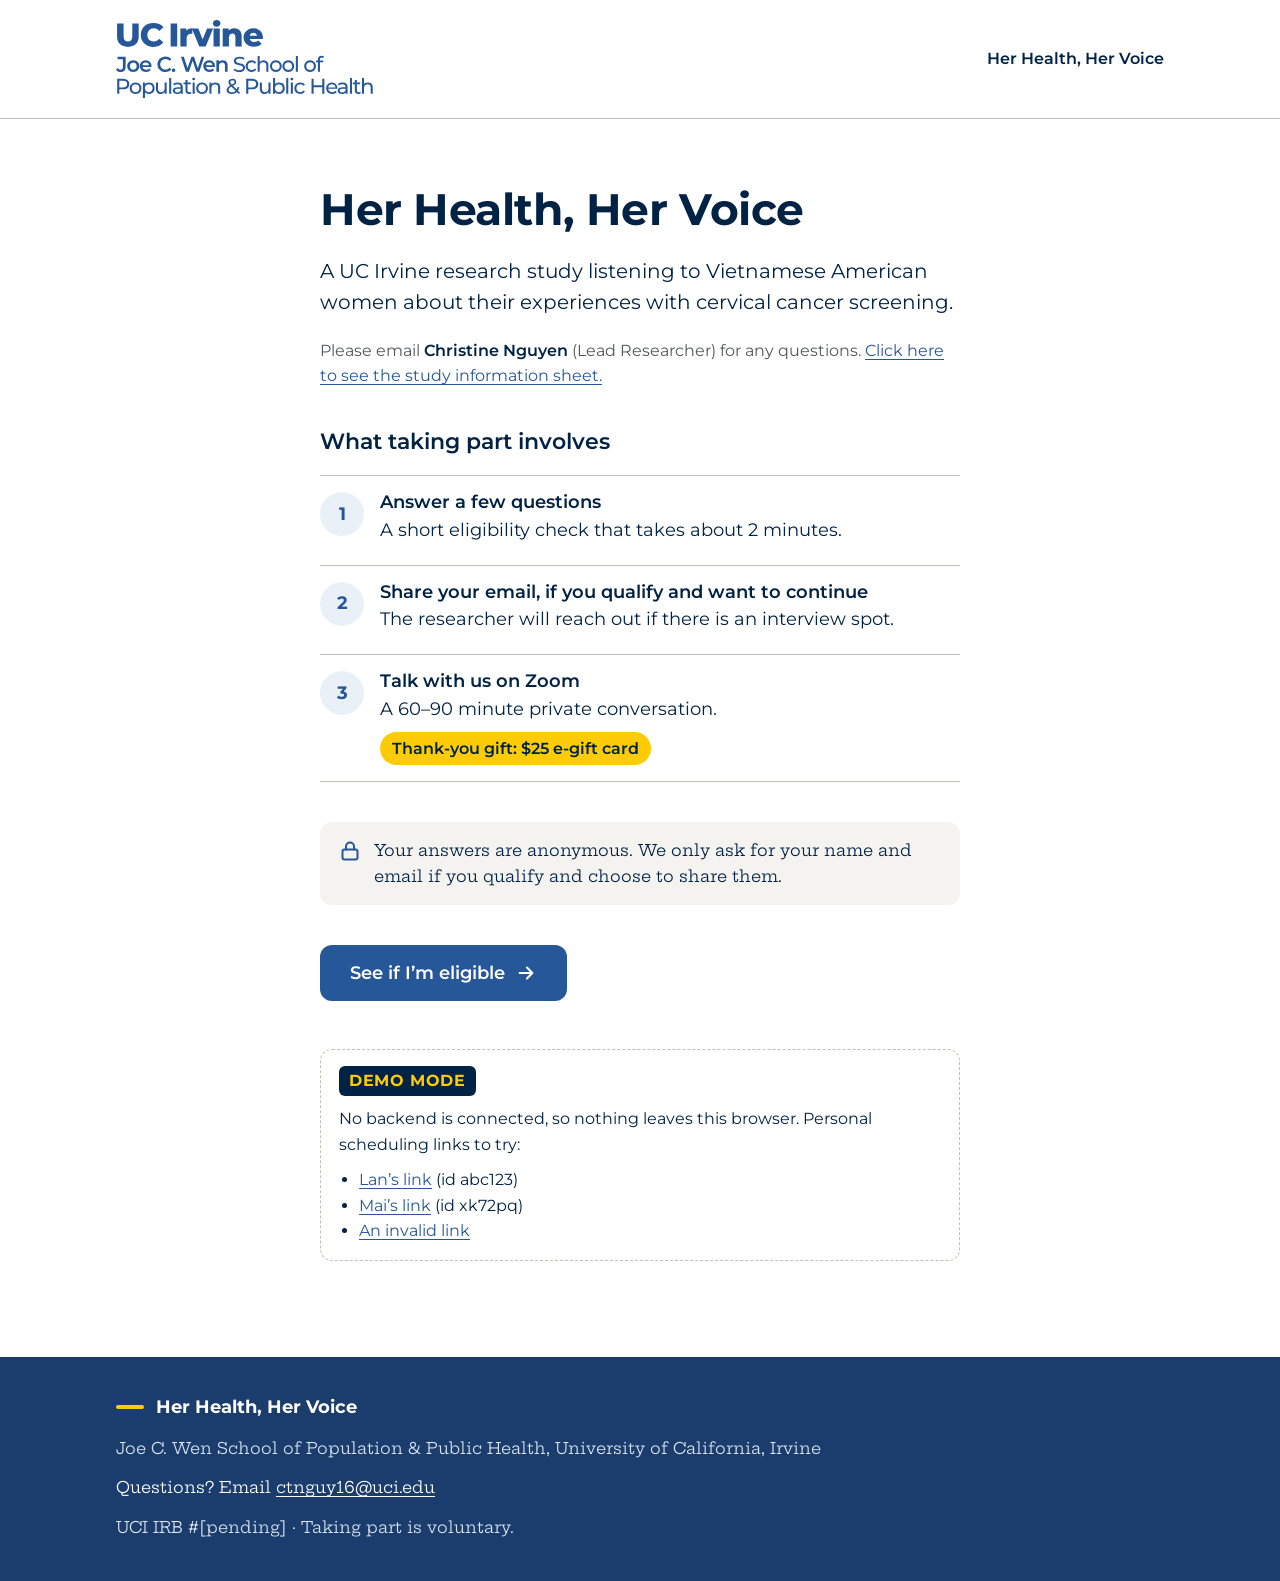
==== index.html @ 85de5879 "Initial site" ====
<!doctype html>
<html lang="en">
<head>
<meta charset="utf-8">
<meta name="viewport" content="width=device-width, initial-scale=1, viewport-fit=cover">
<meta name="claude:viewport-fit-sides" content="cover">
<title>Her Health, Her Voice</title>
<link rel="icon" type="image/svg+xml" href="[data-uri]">
<!-- TODO(go-live): update the description and add a social preview image if you want one. -->
<meta name="description" content="A UC Irvine research study listening to Vietnamese American women about cervical cancer screening. See if you are eligible in about 2 minutes.">
<meta name="robots" content="noindex"><!-- TODO(go-live): remove this line once the IRB approves public recruitment -->
<link rel="preconnect" href="https://fonts.googleapis.com">
<link rel="preconnect" href="https://fonts.gstatic.com" crossorigin>
<link rel="stylesheet" href="https://fonts.googleapis.com/css2?family=Hepta+Slab:ital,wght@0,400;0,600;1,400&family=Montserrat:wght@400;500;600;700&display=swap">
<link rel="stylesheet" href="assets/styles.css">
</head>
<body>
<a class="skip-link" href="#main">Skip to main content</a>

<header class="site-header">
  <div class="wrap">
    <!-- UC Irvine Joe C. Wen School of Population & Public Health logo.
         Built from Montserrat (outlined, so it looks identical without web fonts) using the
         construction rules in the "UC Irvine Public Health" design system. Colour = --uci-blue. -->
    <a class="logo-link" href="./" aria-label="Her Health, Her Voice home page">
      <svg class="site-logo" viewBox="3.18 -10.36 780.01 236.97" xmlns="http://www.w3.org/2000/svg" role="img" aria-labelledby="logo-title"><title id="logo-title">UC Irvine Joe C. Wen School of Population &amp; Public Health</title><path fill="currentColor" d="M39.29 71.38Q23.81 71.38 15.12 62.9Q6.43 54.42 6.43 38.84V0H26.25V38.23Q26.25 47.23 29.77 51.14Q33.29 55.04 39.46 55.04Q45.7 55.04 49.19 51.14Q52.68 47.23 52.68 38.23V0H72.15V38.84Q72.15 54.42 63.46 62.9Q54.77 71.38 39.29 71.38ZM116.97 71.38Q108.69 71.38 101.65 68.73Q94.61 66.08 89.44 61.2Q84.27 56.31 81.4 49.66Q78.53 43.01 78.53 35Q78.53 26.99 81.4 20.34Q84.27 13.69 89.45 8.8Q94.64 3.92 101.68 1.27Q108.72 -1.38 117 -1.38Q126.68 -1.38 134.33 1.98Q141.99 5.35 147.07 11.78L134.49 23.19Q131.14 19.19 127.05 17.07Q122.96 14.96 117.98 14.96Q113.66 14.96 110.1 16.37Q106.54 17.79 103.96 20.45Q101.38 23.1 99.94 26.8Q98.51 30.5 98.51 35Q98.51 39.5 99.94 43.2Q101.38 46.9 103.96 49.55Q106.54 52.21 110.1 53.63Q113.66 55.04 117.98 55.04Q122.96 55.04 127.05 52.93Q131.14 50.81 134.49 46.78L147.07 58.19Q141.99 64.55 134.33 67.97Q126.68 71.38 116.97 71.38ZM169.23 70V0H189.05V70ZM198.75 70V15.77H216.83V31.61L214.08 27.07Q216.52 21.01 221.91 17.95Q227.3 14.89 234.97 14.89V32Q233.72 31.83 232.74 31.75Q231.76 31.67 230.74 31.67Q224.93 31.67 221.34 34.84Q217.75 38.02 217.75 45.14V70ZM256.08 70 233.77 15.77H253.31L271.1 61.13H261.29L279.99 15.77H298.07L275.73 70ZM299.55 70V15.77H318.55V70ZM309.05 9.78Q303.81 9.78 300.62 6.89Q297.43 3.99 297.43 -0.29Q297.43 -4.57 300.62 -7.47Q303.81 -10.36 309.05 -10.36Q314.29 -10.36 317.47 -7.63Q320.66 -4.91 320.66 -0.63Q320.66 3.89 317.49 6.84Q314.32 9.78 309.05 9.78ZM327.35 70V15.77H345.43V31.21L341.91 26.67Q344.95 20.84 350.37 17.87Q355.79 14.89 362.59 14.89Q368.95 14.89 374.02 17.42Q379.09 19.96 382.02 25.28Q384.95 30.6 384.95 39.02V70H365.95V42.11Q365.95 36.3 363.61 33.67Q361.27 31.03 357.11 31.03Q354.07 31.03 351.61 32.35Q349.14 33.66 347.75 36.47Q346.35 39.27 346.35 43.83V70ZM422.51 70.88Q412.91 70.88 405.74 67.24Q398.57 63.6 394.62 57.24Q390.68 50.89 390.68 42.85Q390.68 34.67 394.56 28.35Q398.44 22.03 405.21 18.46Q411.98 14.89 420.47 14.89Q428.48 14.89 435.06 18.17Q441.65 21.44 445.57 27.71Q449.48 33.98 449.48 42.97Q449.48 44.02 449.4 45.31Q449.31 46.61 449.21 47.68H406.28V37.71H439.14L431.91 40.52Q431.94 36.82 430.5 34.12Q429.05 31.42 426.54 29.91Q424.03 28.4 420.61 28.4Q417.19 28.4 414.62 29.91Q412.06 31.42 410.67 34.14Q409.27 36.86 409.27 40.61V43.52Q409.27 47.48 410.95 50.4Q412.63 53.32 415.73 54.85Q418.82 56.38 423.08 56.38Q427.13 56.38 429.98 55.22Q432.84 54.07 435.57 51.73L445.57 62.14Q441.69 66.41 435.98 68.64Q430.27 70.88 422.51 70.88ZM17.17 147.64Q12.86 147.64 9.19 145.95Q5.53 144.26 3.18 141.05L7.98 135.32Q9.86 137.87 12.09 139.18Q14.33 140.49 17 140.49Q24.1 140.49 24.1 132.11V108.6H7.89V101.5H32.51V131.66Q32.51 139.72 28.6 143.68Q24.7 147.64 17.17 147.64ZM55.64 147.42Q50.3 147.42 46.12 145.14Q41.94 142.85 39.53 138.82Q37.12 134.79 37.12 129.63Q37.12 124.42 39.54 120.42Q41.96 116.43 46.12 114.15Q50.27 111.87 55.64 111.87Q61.01 111.87 65.2 114.15Q69.39 116.42 71.77 120.41Q74.16 124.4 74.16 129.63Q74.16 134.81 71.78 138.83Q69.4 142.85 65.19 145.14Q60.98 147.42 55.64 147.42ZM55.64 140.51Q58.62 140.51 60.94 139.19Q63.26 137.88 64.61 135.41Q65.95 132.94 65.95 129.64Q65.95 126.28 64.61 123.85Q63.26 121.42 60.94 120.1Q58.62 118.78 55.67 118.78Q52.71 118.78 50.39 120.1Q48.08 121.42 46.7 123.85Q45.33 126.28 45.33 129.64Q45.33 132.94 46.7 135.41Q48.08 137.88 50.39 139.19Q52.71 140.51 55.64 140.51ZM94.66 147.42Q88.9 147.42 84.57 145.13Q80.23 142.84 77.85 138.82Q75.47 134.79 75.47 129.64Q75.47 124.47 77.79 120.46Q80.11 116.44 84.19 114.15Q88.26 111.87 93.41 111.87Q98.51 111.87 102.48 114.09Q106.45 116.31 108.72 120.35Q111 124.39 111 129.87Q111 130.37 110.96 131.03Q110.92 131.69 110.86 132.24H81.97V126.85H106.57L103.36 128.57Q103.42 125.58 102.13 123.3Q100.85 121.02 98.62 119.72Q96.38 118.43 93.43 118.43Q90.48 118.43 88.21 119.72Q85.95 121.02 84.69 123.33Q83.44 125.64 83.44 128.74V130.04Q83.44 133.17 84.86 135.55Q86.28 137.94 88.87 139.27Q91.47 140.59 94.89 140.59Q97.82 140.59 100.14 139.65Q102.47 138.72 104.28 136.8L108.67 141.82Q106.3 144.56 102.75 145.99Q99.2 147.42 94.66 147.42ZM153.38 147.64Q148.14 147.64 143.7 145.92Q139.25 144.2 135.98 141.04Q132.7 137.89 130.88 133.62Q129.05 129.35 129.05 124.25Q129.05 119.15 130.88 114.88Q132.7 110.61 136 107.46Q139.3 104.3 143.75 102.58Q148.2 100.86 153.44 100.86Q159 100.86 163.63 102.77Q168.26 104.69 171.41 108.43L165.97 113.62Q163.5 110.92 160.44 109.58Q157.38 108.23 153.82 108.23Q150.28 108.23 147.31 109.41Q144.34 110.59 142.15 112.73Q139.96 114.88 138.76 117.81Q137.56 120.74 137.56 124.25Q137.56 127.76 138.76 130.69Q139.96 133.62 142.15 135.77Q144.34 137.91 147.31 139.09Q150.28 140.27 153.82 140.27Q157.38 140.27 160.44 138.92Q163.5 137.58 165.97 134.82L171.41 140.02Q168.26 143.75 163.63 145.7Q159 147.64 153.38 147.64ZM178.07 147.42Q175.85 147.42 174.28 145.9Q172.72 144.38 172.72 142.03Q172.72 139.62 174.28 138.14Q175.85 136.65 178.07 136.65Q180.24 136.65 181.8 138.14Q183.37 139.62 183.37 142.03Q183.37 144.38 181.8 145.9Q180.24 147.42 178.07 147.42ZM215.57 147 200.5 101.5H209.22L222.68 142.63H218.32L232.32 101.5H240.15L253.71 142.63H249.5L263.25 101.5H271.3L256.24 147H247.26L234.83 109.88H237.21L224.6 147ZM287.56 147.42Q281.8 147.42 277.46 145.13Q273.13 142.84 270.75 138.82Q268.37 134.79 268.37 129.64Q268.37 124.47 270.69 120.46Q273.01 116.44 277.08 114.15Q281.15 111.87 286.31 111.87Q291.4 111.87 295.37 114.09Q299.35 116.31 301.62 120.35Q303.89 124.39 303.89 129.87Q303.89 130.37 303.86 131.03Q303.82 131.69 303.75 132.24H274.86V126.85H299.46L296.26 128.57Q296.31 125.58 295.03 123.3Q293.74 121.02 291.51 119.72Q289.28 118.43 286.32 118.43Q283.37 118.43 281.11 119.72Q278.84 121.02 277.59 123.33Q276.34 125.64 276.34 128.74V130.04Q276.34 133.17 277.75 135.55Q279.17 137.94 281.77 139.27Q284.36 140.59 287.79 140.59Q290.71 140.59 293.04 139.65Q295.37 138.72 297.18 136.8L301.57 141.82Q299.19 144.56 295.65 145.99Q292.1 147.42 287.56 147.42ZM308.12 147V112.29H315.87V121.68L314.49 118.8Q316.29 115.45 319.78 113.66Q323.26 111.87 327.79 111.87Q332 111.87 335.25 113.5Q338.51 115.13 340.4 118.5Q342.29 121.87 342.29 127.12V147H334.17V128.18Q334.17 123.56 332.01 121.29Q329.84 119.01 325.91 119.01Q323.05 119.01 320.85 120.18Q318.65 121.34 317.45 123.64Q316.25 125.93 316.25 129.45V147ZM377.73 147.52Q372.51 147.52 367.77 145.92Q363.03 144.32 360.31 141.8L362.7 136.73Q365.29 138.99 369.32 140.5Q373.36 142.01 377.72 142.01Q381.67 142.01 384.14 141.08Q386.6 140.16 387.77 138.56Q388.95 136.97 388.95 135Q388.95 132.62 387.44 131.19Q385.94 129.76 383.5 128.89Q381.06 128.03 378.12 127.37Q375.17 126.7 372.22 125.84Q369.27 124.98 366.84 123.6Q364.4 122.22 362.9 119.93Q361.39 117.64 361.39 114.01Q361.39 110.47 363.26 107.51Q365.13 104.56 369 102.77Q372.86 100.98 378.85 100.98Q382.82 100.98 386.72 102.03Q390.62 103.09 393.48 105.03L391.33 110.18Q388.38 108.28 385.12 107.38Q381.86 106.49 378.81 106.49Q375 106.49 372.54 107.48Q370.07 108.46 368.94 110.09Q367.8 111.71 367.8 113.74Q367.8 116.12 369.3 117.56Q370.81 118.99 373.24 119.83Q375.68 120.66 378.63 121.36Q381.58 122.05 384.52 122.89Q387.47 123.73 389.9 125.08Q392.34 126.43 393.85 128.71Q395.35 130.99 395.35 134.56Q395.35 138.04 393.45 141Q391.55 143.96 387.64 145.74Q383.73 147.52 377.73 147.52ZM415.33 147.36Q410.09 147.36 405.97 145.1Q401.85 142.84 399.51 138.87Q397.17 134.9 397.17 129.78Q397.17 124.61 399.51 120.67Q401.85 116.72 405.97 114.47Q410.09 112.21 415.33 112.21Q420.01 112.21 423.69 114.07Q427.36 115.93 429.39 119.59L424.64 122.6Q422.97 120.1 420.54 118.89Q418.1 117.67 415.27 117.67Q411.91 117.67 409.23 119.16Q406.55 120.65 405.01 123.37Q403.47 126.09 403.47 129.78Q403.47 133.47 405.01 136.19Q406.55 138.91 409.23 140.4Q411.91 141.9 415.27 141.9Q418.1 141.9 420.54 140.71Q422.97 139.52 424.64 136.97L429.39 139.98Q427.36 143.59 423.69 145.47Q420.01 147.36 415.33 147.36ZM433.48 147V98.77H439.72V121.85L438.44 119.41Q440.15 115.97 443.65 114.09Q447.16 112.21 451.85 112.21Q456.06 112.21 459.27 113.83Q462.48 115.45 464.33 118.76Q466.18 122.08 466.18 127.17V147H459.94V127.89Q459.94 122.86 457.5 120.32Q455.05 117.78 450.59 117.78Q447.33 117.78 444.86 119.1Q442.38 120.43 441.05 122.96Q439.72 125.49 439.72 129.23V147ZM488.88 147.36Q483.73 147.36 479.69 145.1Q475.65 142.84 473.31 138.85Q470.97 134.86 470.97 129.77Q470.97 124.61 473.32 120.67Q475.67 116.73 479.69 114.47Q483.7 112.21 488.88 112.21Q494.05 112.21 498.11 114.47Q502.16 116.72 504.47 120.66Q506.79 124.59 506.79 129.77Q506.79 134.89 504.48 138.86Q502.18 142.84 498.1 145.1Q494.03 147.36 488.88 147.36ZM488.88 141.9Q492.24 141.9 494.85 140.4Q497.47 138.91 498.98 136.16Q500.49 133.41 500.49 129.77Q500.49 126.09 498.98 123.37Q497.47 120.65 494.85 119.16Q492.24 117.67 488.91 117.67Q485.58 117.67 482.96 119.16Q480.35 120.65 478.81 123.37Q477.27 126.09 477.27 129.77Q477.27 133.41 478.81 136.16Q480.35 138.91 482.96 140.4Q485.57 141.9 488.88 141.9ZM526.58 147.36Q521.43 147.36 517.39 145.1Q513.35 142.84 511.01 138.85Q508.67 134.86 508.67 129.77Q508.67 124.61 511.02 120.67Q513.37 116.73 517.39 114.47Q521.4 112.21 526.58 112.21Q531.75 112.21 535.81 114.47Q539.86 116.72 542.17 120.66Q544.49 124.59 544.49 129.77Q544.49 134.89 542.18 138.86Q539.88 142.84 535.8 145.1Q531.73 147.36 526.58 147.36ZM526.58 141.9Q529.94 141.9 532.55 140.4Q535.17 138.91 536.68 136.16Q538.19 133.41 538.19 129.77Q538.19 126.09 536.68 123.37Q535.17 120.65 532.55 119.16Q529.94 117.67 526.61 117.67Q523.28 117.67 520.66 119.16Q518.05 120.65 516.51 123.37Q514.97 126.09 514.97 129.77Q514.97 133.41 516.51 136.16Q518.05 138.91 520.66 140.4Q523.27 141.9 526.58 141.9ZM549.57 147V98.77H555.81V147ZM592.75 147.36Q587.6 147.36 583.56 145.1Q579.52 142.84 577.18 138.85Q574.84 134.86 574.84 129.77Q574.84 124.61 577.19 120.67Q579.54 116.73 583.56 114.47Q587.57 112.21 592.75 112.21Q597.92 112.21 601.98 114.47Q606.03 116.72 608.34 120.66Q610.66 124.59 610.66 129.77Q610.66 134.89 608.35 138.86Q606.05 142.84 601.97 145.1Q597.9 147.36 592.75 147.36ZM592.75 141.9Q596.11 141.9 598.72 140.4Q601.34 138.91 602.85 136.16Q604.36 133.41 604.36 129.77Q604.36 126.09 602.85 123.37Q601.34 120.65 598.72 119.16Q596.11 117.67 592.78 117.67Q589.45 117.67 586.84 119.16Q584.22 120.65 582.68 123.37Q581.14 126.09 581.14 129.77Q581.14 133.41 582.68 136.16Q584.22 138.91 586.83 140.4Q589.44 141.9 592.75 141.9ZM616.64 147V109.46Q616.64 104.44 619.58 101.43Q622.51 98.41 628.01 98.41Q630.05 98.41 631.89 98.89Q633.73 99.36 635.01 100.38L633.11 105.13Q632.18 104.36 630.94 103.95Q629.7 103.54 628.35 103.54Q625.57 103.54 624.14 105.07Q622.72 106.6 622.72 109.57V114.19L622.88 117.05V147ZM610.75 117.7V112.57H632.78V117.7ZM6.83 214V168.5H24.6Q30.52 168.5 34.76 170.4Q39.01 172.29 41.29 175.86Q43.57 179.42 43.57 184.38Q43.57 189.28 41.29 192.85Q39.01 196.42 34.76 198.31Q30.52 200.21 24.6 200.21H10.4L13.29 197.16V214ZM13.29 197.79 10.4 194.59H24.4Q30.64 194.59 33.85 191.91Q37.06 189.24 37.06 184.38Q37.06 179.46 33.85 176.8Q30.64 174.13 24.4 174.13H10.4L13.29 170.92ZM62.55 214.36Q57.4 214.36 53.36 212.1Q49.32 209.84 46.98 205.85Q44.65 201.86 44.65 196.77Q44.65 191.61 46.99 187.67Q49.34 183.73 53.36 181.47Q57.38 179.21 62.55 179.21Q67.73 179.21 71.78 181.47Q75.84 183.72 78.15 187.66Q80.46 191.59 80.46 196.77Q80.46 201.89 78.16 205.86Q75.85 209.84 71.78 212.1Q67.7 214.36 62.55 214.36ZM62.55 208.9Q65.91 208.9 68.53 207.4Q71.14 205.91 72.65 203.16Q74.16 200.41 74.16 196.77Q74.16 193.09 72.65 190.37Q71.14 187.65 68.53 186.16Q65.91 184.67 62.58 184.67Q59.25 184.67 56.64 186.16Q54.03 187.65 52.49 190.37Q50.94 193.09 50.94 196.77Q50.94 200.41 52.49 203.16Q54.03 205.91 56.64 207.4Q59.24 208.9 62.55 208.9ZM103.13 214.36Q98.84 214.36 95.29 212.4Q91.73 210.44 89.62 206.53Q87.5 202.61 87.5 196.79Q87.5 190.91 89.56 187.02Q91.62 183.13 95.18 181.17Q98.73 179.21 103.13 179.21Q108.18 179.21 112.11 181.42Q116.03 183.62 118.29 187.57Q120.54 191.51 120.54 196.79Q120.54 202.06 118.29 206Q116.03 209.95 112.11 212.15Q108.18 214.36 103.13 214.36ZM84.89 226.61V179.57H90.86V188.85L90.48 196.86L91.13 204.86V226.61ZM102.64 208.9Q105.94 208.9 108.55 207.41Q111.17 205.92 112.71 203.17Q114.25 200.42 114.25 196.79Q114.25 193.1 112.71 190.38Q111.17 187.66 108.55 186.17Q105.94 184.67 102.64 184.67Q99.33 184.67 96.72 186.17Q94.1 187.66 92.56 190.38Q91.02 193.1 91.02 196.79Q91.02 200.42 92.56 203.17Q94.1 205.92 96.72 207.41Q99.33 208.9 102.64 208.9ZM139.49 214.36Q135.03 214.36 131.7 212.74Q128.36 211.12 126.51 207.78Q124.66 204.44 124.66 199.4V179.57H130.9V198.68Q130.9 203.72 133.33 206.25Q135.76 208.79 140.19 208.79Q143.43 208.79 145.82 207.47Q148.22 206.15 149.54 203.58Q150.87 201.02 150.87 197.34V179.57H157.11V214H151.14V204.73L152.15 207.18Q150.44 210.6 147.07 212.48Q143.7 214.36 139.49 214.36ZM164.78 214V165.77H171.02V214ZM200.03 214V206.72L199.75 205.34V192.91Q199.75 188.96 197.44 186.79Q195.12 184.62 190.52 184.62Q187.41 184.62 184.51 185.62Q181.61 186.61 179.56 188.31L176.95 183.67Q179.63 181.5 183.38 180.36Q187.13 179.21 191.22 179.21Q198.28 179.21 202.14 182.67Q205.99 186.13 205.99 193.23V214ZM188.76 214.36Q184.88 214.36 182 213.08Q179.11 211.8 177.55 209.49Q175.99 207.18 175.99 204.22Q175.99 201.43 177.32 199.16Q178.65 196.9 181.69 195.52Q184.72 194.14 189.81 194.14H200.74V198.67H190.08Q185.46 198.67 183.81 200.22Q182.17 201.76 182.17 203.99Q182.17 206.55 184.2 208.06Q186.23 209.56 189.8 209.56Q193.31 209.56 195.94 208Q198.57 206.44 199.75 203.45L200.95 207.75Q199.7 210.85 196.59 212.6Q193.48 214.36 188.76 214.36ZM225.16 214.36Q219.93 214.36 217.09 211.59Q214.24 208.82 214.24 203.58V172.01H220.48V203.36Q220.48 206.12 221.88 207.62Q223.27 209.12 225.89 209.12Q228.77 209.12 230.71 207.53L232.66 212.01Q231.27 213.19 229.26 213.77Q227.26 214.36 225.16 214.36ZM208.34 184.7V179.57H230.37V184.7ZM236.02 214V179.57H242.26V214ZM239.14 172.91Q237.34 172.91 236.13 171.73Q234.92 170.55 234.92 168.86Q234.92 167.16 236.13 165.98Q237.34 164.81 239.14 164.81Q240.95 164.81 242.15 165.93Q243.35 167.05 243.35 168.75Q243.35 170.5 242.18 171.71Q241.01 172.91 239.14 172.91ZM264.64 214.36Q259.49 214.36 255.45 212.1Q251.41 209.84 249.07 205.85Q246.73 201.86 246.73 196.77Q246.73 191.61 249.08 187.67Q251.43 183.73 255.45 181.47Q259.46 179.21 264.64 179.21Q269.81 179.21 273.87 181.47Q277.92 183.72 280.23 187.66Q282.55 191.59 282.55 196.77Q282.55 201.89 280.24 205.86Q277.94 209.84 273.86 212.1Q269.79 214.36 264.64 214.36ZM264.64 208.9Q268 208.9 270.61 207.4Q273.23 205.91 274.74 203.16Q276.25 200.41 276.25 196.77Q276.25 193.09 274.74 190.37Q273.23 187.65 270.61 186.16Q268 184.67 264.67 184.67Q261.34 184.67 258.73 186.16Q256.11 187.65 254.57 190.37Q253.03 193.09 253.03 196.77Q253.03 200.41 254.57 203.16Q256.11 205.91 258.72 207.4Q261.33 208.9 264.64 208.9ZM286.98 214V179.57H292.94V188.85L291.94 186.41Q293.65 182.97 297.15 181.09Q300.66 179.21 305.35 179.21Q309.56 179.21 312.77 180.83Q315.98 182.45 317.83 185.76Q319.68 189.08 319.68 194.18V214H313.44V194.89Q313.44 189.86 311 187.32Q308.55 184.78 304.09 184.78Q300.83 184.78 298.36 186.1Q295.88 187.43 294.55 189.96Q293.22 192.49 293.22 196.23V214ZM376.4 214.7 350.87 189.32Q348.6 187.06 347.27 185.24Q345.95 183.43 345.39 181.76Q344.82 180.09 344.82 178.29Q344.82 175.24 346.33 172.93Q347.83 170.62 350.62 169.36Q353.4 168.09 357.11 168.09Q360.56 168.09 363.08 169.23Q365.59 170.36 367 172.49Q368.41 174.61 368.41 177.58Q368.41 180.19 367.15 182.41Q365.88 184.63 363.07 186.7Q360.26 188.78 355.55 191.18Q351.65 193.2 349.43 194.92Q347.21 196.63 346.28 198.33Q345.35 200.02 345.35 202.04Q345.35 204.2 346.62 205.85Q347.88 207.49 350.17 208.4Q352.46 209.3 355.52 209.3Q359.9 209.3 363.39 207.43Q366.88 205.57 369.27 201.79Q371.66 198.02 372.72 192.41L377.78 194.04Q376.49 200.58 373.33 205.15Q370.17 209.73 365.55 212.13Q360.93 214.52 355.13 214.52Q350.54 214.52 346.95 213.02Q343.35 211.51 341.28 208.85Q339.22 206.19 339.22 202.7Q339.22 199.61 340.58 197.09Q341.94 194.57 344.94 192.2Q347.94 189.82 352.78 187.3Q356.76 185.2 359.01 183.64Q361.26 182.09 362.19 180.69Q363.12 179.29 363.12 177.69Q363.12 175.45 361.56 174.06Q360.01 172.67 357.11 172.67Q354.01 172.67 352.29 174.2Q350.57 175.73 350.57 178.18Q350.57 179.41 351 180.54Q351.42 181.66 352.58 183.09Q353.73 184.51 355.83 186.65L379.9 210.57ZM398.7 214V168.5H416.46Q422.38 168.5 426.63 170.4Q430.87 172.29 433.15 175.86Q435.44 179.42 435.44 184.38Q435.44 189.28 433.15 192.85Q430.87 196.42 426.63 198.31Q422.38 200.21 416.46 200.21H402.27L405.16 197.16V214ZM405.16 197.79 402.27 194.59H416.26Q422.5 194.59 425.71 191.91Q428.92 189.24 428.92 184.38Q428.92 179.46 425.71 176.8Q422.5 174.13 416.26 174.13H402.27L405.16 170.92ZM455 214.36Q450.54 214.36 447.21 212.74Q443.87 211.12 442.02 207.78Q440.17 204.44 440.17 199.4V179.57H446.41V198.68Q446.41 203.72 448.84 206.25Q451.27 208.79 455.7 208.79Q458.94 208.79 461.33 207.47Q463.73 206.15 465.05 203.58Q466.38 201.02 466.38 197.34V179.57H472.62V214H466.65V204.73L467.66 207.18Q465.95 210.6 462.58 212.48Q459.21 214.36 455 214.36ZM498.52 214.36Q494.13 214.36 490.57 212.4Q487.01 210.44 484.96 206.52Q482.9 202.6 482.9 196.78Q482.9 190.9 485.01 187.01Q487.12 183.13 490.68 181.17Q494.24 179.21 498.52 179.21Q503.58 179.21 507.5 181.42Q511.43 183.62 513.68 187.56Q515.94 191.5 515.94 196.78Q515.94 202.05 513.68 206Q511.43 209.95 507.5 212.15Q503.58 214.36 498.52 214.36ZM480.29 214V165.77H486.53V188.71L485.88 196.72L486.25 204.72V214ZM498.03 208.9Q501.33 208.9 503.95 207.4Q506.57 205.91 508.1 203.16Q509.64 200.41 509.64 196.78Q509.64 193.09 508.1 190.37Q506.57 187.65 503.95 186.16Q501.33 184.67 498.03 184.67Q494.73 184.67 492.11 186.16Q489.5 187.65 487.96 190.37Q486.42 193.09 486.42 196.78Q486.42 200.41 487.96 203.16Q489.5 205.91 492.11 207.4Q494.73 208.9 498.03 208.9ZM520.39 214V165.77H526.63V214ZM534.3 214V179.57H540.54V214ZM537.42 172.91Q535.62 172.91 534.41 171.73Q533.21 170.55 533.21 168.86Q533.21 167.16 534.41 165.98Q535.62 164.81 537.42 164.81Q539.24 164.81 540.44 165.93Q541.64 167.05 541.64 168.75Q541.64 170.5 540.47 171.71Q539.29 172.91 537.42 172.91ZM563.17 214.36Q557.93 214.36 553.81 212.1Q549.69 209.84 547.35 205.87Q545.02 201.9 545.02 196.78Q545.02 191.61 547.35 187.67Q549.69 183.72 553.81 181.47Q557.93 179.21 563.17 179.21Q567.86 179.21 571.53 181.07Q575.2 182.93 577.24 186.59L572.49 189.6Q570.81 187.1 568.38 185.89Q565.95 184.67 563.12 184.67Q559.75 184.67 557.08 186.16Q554.4 187.65 552.86 190.37Q551.31 193.09 551.31 196.78Q551.31 200.47 552.86 203.19Q554.4 205.91 557.08 207.4Q559.75 208.9 563.12 208.9Q565.95 208.9 568.38 207.71Q570.81 206.52 572.49 203.97L577.24 206.98Q575.2 210.59 571.53 212.47Q567.86 214.36 563.17 214.36ZM629.85 214V168.5H636.31V214ZM597.21 214V168.5H603.67V214ZM603.07 193.71V188.08H630.39V193.71ZM660.2 214.36Q654.67 214.36 650.48 212.1Q646.3 209.84 643.99 205.86Q641.67 201.89 641.67 196.78Q641.67 191.67 643.91 187.7Q646.14 183.73 650.07 181.47Q653.99 179.21 658.96 179.21Q663.93 179.21 667.78 181.43Q671.62 183.66 673.81 187.65Q675.99 191.64 675.99 196.95Q675.99 197.34 675.96 197.88Q675.94 198.41 675.88 198.87H646.56V194.34H672.59L670.09 195.92Q670.14 192.59 668.7 190.02Q667.25 187.44 664.75 185.98Q662.25 184.51 658.96 184.51Q655.69 184.51 653.16 185.98Q650.62 187.44 649.21 190.05Q647.79 192.65 647.79 196.08V197.11Q647.79 200.57 649.37 203.24Q650.94 205.91 653.8 207.4Q656.65 208.9 660.36 208.9Q663.41 208.9 665.94 207.87Q668.47 206.85 670.32 204.74L673.76 208.78Q671.44 211.51 667.97 212.93Q664.5 214.36 660.2 214.36ZM700.79 214V206.72L700.51 205.34V192.91Q700.51 188.96 698.2 186.79Q695.88 184.62 691.28 184.62Q688.17 184.62 685.27 185.62Q682.37 186.61 680.32 188.31L677.71 183.67Q680.39 181.5 684.14 180.36Q687.89 179.21 691.99 179.21Q699.04 179.21 702.9 182.67Q706.75 186.13 706.75 193.23V214ZM689.52 214.36Q685.64 214.36 682.76 213.08Q679.87 211.8 678.31 209.49Q676.75 207.18 676.75 204.22Q676.75 201.43 678.08 199.16Q679.41 196.9 682.45 195.52Q685.49 194.14 690.57 194.14H701.5V198.67H690.84Q686.22 198.67 684.57 200.22Q682.93 201.76 682.93 203.99Q682.93 206.55 684.96 208.06Q686.99 209.56 690.56 209.56Q694.07 209.56 696.7 208Q699.33 206.44 700.51 203.45L701.71 207.75Q700.46 210.85 697.35 212.6Q694.24 214.36 689.52 214.36ZM714.09 214V165.77H720.33V214ZM739.63 214.36Q734.4 214.36 731.56 211.59Q728.71 208.82 728.71 203.58V172.01H734.95V203.36Q734.95 206.12 736.35 207.62Q737.74 209.12 740.36 209.12Q743.24 209.12 745.18 207.53L747.13 212.01Q745.74 213.19 743.73 213.77Q741.73 214.36 739.63 214.36ZM722.81 184.7V179.57H744.84V184.7ZM750.49 214V165.77H756.73V188.85L755.45 186.41Q757.16 182.97 760.66 181.09Q764.17 179.21 768.86 179.21Q773.07 179.21 776.28 180.83Q779.49 182.45 781.34 185.76Q783.19 189.08 783.19 194.18V214H776.95V194.89Q776.95 189.86 774.51 187.32Q772.06 184.78 767.6 184.78Q764.34 184.78 761.87 186.1Q759.39 187.43 758.06 189.96Q756.73 192.49 756.73 196.23V214Z"/></svg>
    </a>
    <span class="header-study" data-bind="title">Her Health, Her Voice</span>
  </div>
</header>

<main id="main">

  <!-- All screens render here. The landing page below is the no-JavaScript fallback;
       app.js replaces it with the live version built from config.js. -->
  <div id="app" class="wrap" aria-live="off">
    <section class="screen stack-lg">
      <div class="stack">
        <h1>Her Health, Her Voice</h1>
        <p class="lead">A UC Irvine research study listening to Vietnamese American women about their experiences with cervical cancer screening.</p>
        <noscript><p class="note">This page needs JavaScript to check eligibility. Please turn it on, or email the study team.</p></noscript>
      </div>
    </section>
  </div>
  <!-- Announces screen changes to screen readers -->
  <div id="announcer" class="visually-hidden" aria-live="polite" aria-atomic="true"></div>
</main>

<footer class="site-footer">
  <div class="wrap">
    <span class="footer-study" data-bind="title">Her Health, Her Voice</span>
    <p class="muted" data-bind="affiliation">Joe C. Wen School of Population &amp; Public Health, University of California, Irvine</p>
    <p>Questions? Email <a data-bind-email href="mailto:ctnguy16@uci.edu">ctnguy16@uci.edu</a></p>
    <p class="muted"><span data-bind="irbNumber">UCI IRB #[pending]</span> · Taking part is voluntary.</p>
  </div>
</footer>

<script src="assets/config.js"></script>
<script src="assets/app.js"></script>
</body>
</html>
---- assets/styles.css ----
/* =============================================================================
   UC IRVINE BRAND TOKENS — edit colors and fonts here only.
   Fonts load from Google Fonts in each page's <head>.
   Layout: one airy, centered reading column (max 640px) on white under a white
   header with the school logo; a dark-blue footer. No decorative imagery.
   This site deliberately uses a single light theme (the UCI white-ground look).
   ============================================================================= */
:root {
  /* Primary — always dominant */
  --uci-blue: #255799;          /* buttons, links, progress, selected answers */
  --uci-gold: #FECC07;          /* highlights, decorative bars — never text on white */

  /* Secondary — supporting, always paired with a primary */
  --uci-darkest-blue: #002244;  /* headings + body text (16:1 on white) */
  --uci-dark-blue: #1B3D6D;     /* hover/pressed, footer background */
  --uci-dark-gray: #555759;     /* helper text, input borders (7.3:1) */
  --uci-light-gray: #C6BEB5;    /* decorative dividers only */
  --uci-teal-blue: #0083B3;     /* decorative / large text only */

  /* Accent — sparingly */
  --uci-orange: #F78D2D;        /* error icon + border only */
  --uci-green: #3F9C35;         /* success checkmark icon only */

  /* Neutrals derived from the palette */
  --bg: #FFFFFF;
  --bg-soft: #F5F3F0;           /* section backgrounds, cards */
  --blue-tint: #EAF0F8;         /* selected-answer background */
  --gold-tint: #FFF6D1;         /* search-match highlight, placeholder banner */

  /* Type */
  --font-sans: "Montserrat", Arial, Helvetica, sans-serif;
  --font-serif: "Hepta Slab", "Roboto Slab", Georgia, serif;
  --text-body: 18px;
  --text-small: 16px;           /* the floor: nothing smaller */
  --text-question: clamp(24px, 4.2vw, 28px);
  --text-headline: clamp(32px, 5vw, 44px);
  --leading: 1.6;

  /* Shape + space */
  --radius: 12px;
  --radius-sm: 8px;
  --tap: 56px;                  /* comfortable tap height (min 48px) */
  --column: 640px;
  --gutter-l: max(16px, env(safe-area-inset-left, 0px));
  --gutter-r: max(16px, env(safe-area-inset-right, 0px));
  --focus: 3px solid var(--uci-blue);
  --focus-dark: 3px solid var(--uci-gold);
  color-scheme: light;
}

/* ---------- Base ---------- */
[hidden] { display: none !important; }
*, *::before, *::after { box-sizing: border-box; }
html { -webkit-text-size-adjust: 100%; }
body {
  margin: 0;
  background: var(--bg);
  color: var(--uci-darkest-blue);
  font-family: var(--font-sans);
  font-size: var(--text-body);
  line-height: var(--leading);
  font-weight: 400;
  min-height: 100%;
  display: flex;
  flex-direction: column;
}
main { flex: 1 0 auto; position: relative; overflow: hidden; }
h1, h2, h3 { line-height: 1.2; text-wrap: balance; margin: 0; color: var(--uci-darkest-blue); }
h1 { font-size: var(--text-headline); font-weight: 700; letter-spacing: -0.01em; }
h2 { font-size: var(--text-question); font-weight: 600; }
h3 { font-size: 20px; font-weight: 600; }
p { margin: 0; }
a { color: var(--uci-blue); text-underline-offset: 3px; text-decoration-thickness: 1px; }
a:hover { color: var(--uci-dark-blue); text-decoration-thickness: 2px; }
:focus-visible { outline: var(--focus); outline-offset: 2px; }
[tabindex="-1"]:focus { outline: none; }
.visually-hidden {
  position: absolute !important; width: 1px; height: 1px; padding: 0; margin: -1px;
  overflow: hidden; clip: rect(0 0 0 0); white-space: nowrap; border: 0;
}
.skip-link {
  position: absolute; left: 16px; top: -100px; z-index: 50;
  background: var(--uci-blue); color: #fff; padding: 12px 16px; border-radius: var(--radius-sm); font-weight: 600;
}
.skip-link:focus { top: 12px; color: #fff; }

.wrap {
  width: 100%;
  max-width: calc(var(--column) + 32px);
  margin-inline: auto;
  padding-left: var(--gutter-l);
  padding-right: var(--gutter-r);
}

/* ---------- Header ---------- */
.site-header { background: var(--bg); border-bottom: 1px solid var(--uci-light-gray); position: relative; z-index: 2; }
.site-header .wrap {
  max-width: 1080px;
  display: flex; align-items: center; justify-content: space-between; gap: 24px;
  padding-block: 16px;
}
@media (min-width: 720px) { .site-header .wrap { padding-block: 20px; } }
@media (max-width: 599px) { .header-study { display: none; } }
/* Logo: the generated lockup is an inline SVG that inherits --uci-blue. */
.logo-link { display: inline-flex; align-items: center; color: var(--uci-blue); text-decoration: none; border-radius: 4px; min-height: 48px; }
.logo-link:hover { color: var(--uci-dark-blue); }
.site-logo { display: block; height: 60px; width: auto; max-width: 100%; }
@media (min-width: 720px) { .site-logo { height: 78px; } }
.header-study { font-weight: 600; font-size: var(--text-small); color: var(--uci-darkest-blue); text-align: right; }

.screen { position: relative; z-index: 1; padding-block: 40px 72px; }
@media (min-width: 720px) { .screen { padding-block: 64px 96px; } }

/* ---------- Landing ---------- */
.eyebrow {
  display: inline-flex; align-items: center; gap: 10px;
  font-size: var(--text-small); font-weight: 600; color: var(--uci-blue); letter-spacing: 0.02em;
}
.eyebrow::before { content: ""; width: 28px; height: 4px; border-radius: 2px; background: var(--uci-gold); }
.stack { display: flex; flex-direction: column; gap: 20px; }
.stack-lg { display: flex; flex-direction: column; gap: 40px; }
.lead { font-size: 20px; line-height: 1.55; }
.byline { color: var(--uci-dark-gray); font-size: var(--text-small); }
.byline strong { color: var(--uci-darkest-blue); font-weight: 600; }

.steps { list-style: none; margin: 0; padding: 0; display: flex; flex-direction: column; gap: 4px; counter-reset: step; }
.steps li {
  display: grid; grid-template-columns: 44px 1fr; gap: 16px; align-items: start;
  padding-block: 16px; border-top: 1px solid var(--uci-light-gray);
}
.steps li:last-child { border-bottom: 1px solid var(--uci-light-gray); }
.steps li::before {
  counter-increment: step; content: counter(step);
  width: 44px; height: 44px; border-radius: 50%;
  display: grid; place-items: center;
  background: var(--blue-tint); color: var(--uci-blue); font-weight: 700; font-size: 18px;
}
.steps h3 { font-size: 18px; margin-bottom: 2px; }
.steps p { color: var(--uci-darkest-blue); }
.gift-badge {
  display: inline-block; margin-top: 8px; padding: 4px 12px; border-radius: 999px;
  background: var(--uci-gold); color: var(--uci-darkest-blue); font-weight: 600; font-size: var(--text-small);
}

.note {
  font-family: var(--font-serif); font-size: var(--text-small); line-height: 1.6;
  background: var(--bg-soft); border-radius: var(--radius); padding: 16px 18px;
  display: grid; grid-template-columns: 24px 1fr; gap: 12px; align-items: start;
}
.note svg { width: 24px; height: 24px; color: var(--uci-blue); margin-top: 1px; }
.note strong { font-weight: 600; }

.actions { display: flex; flex-direction: column; gap: 16px; align-items: stretch; }
@media (min-width: 560px) { .actions { flex-direction: row; align-items: center; } }

/* ---------- Buttons ---------- */
.btn {
  -webkit-appearance: none; appearance: none;
  display: inline-flex; align-items: center; justify-content: center; gap: 10px;
  min-height: var(--tap); padding: 14px 28px;
  border-radius: var(--radius); border: 2px solid transparent;
  font-family: var(--font-sans); font-size: 18px; font-weight: 600; line-height: 1.2;
  text-decoration: none; cursor: pointer; text-align: center;
  transition: background-color .15s ease, border-color .15s ease, color .15s ease;
}
.btn-primary { background: var(--uci-blue); color: #fff; }
.btn-primary:hover { background: var(--uci-dark-blue); color: #fff; }
.btn-primary:active { background: var(--uci-darkest-blue); }
.btn-secondary { background: var(--bg); color: var(--uci-blue); border-color: var(--uci-blue); }
.btn-secondary:hover { background: var(--blue-tint); color: var(--uci-dark-blue); }
.btn-quiet { background: transparent; color: var(--uci-blue); padding-inline: 12px; }
.btn-quiet:hover { background: var(--blue-tint); color: var(--uci-dark-blue); }
.btn[disabled], .btn[aria-disabled="true"] { background: var(--bg-soft); color: var(--uci-dark-gray); border-color: var(--bg-soft); cursor: not-allowed; }
.btn svg { width: 22px; height: 22px; flex: none; }
@media (max-width: 559px) { .btn-block-sm { width: 100%; } }
.text-link-btn {
  background: none; border: 0; padding: 0; font: inherit; color: var(--uci-blue);
  text-decoration: underline; text-underline-offset: 3px; cursor: pointer; min-height: 48px;
}

/* ---------- Questionnaire ---------- */
.q-top { display: flex; flex-direction: column; gap: 12px; margin-bottom: 32px; }
.q-progress-row { display: flex; align-items: center; justify-content: space-between; gap: 12px; }
.q-count { font-weight: 600; font-size: var(--text-small); color: var(--uci-darkest-blue); }
.progress {
  height: 10px; border-radius: 999px; background: var(--blue-tint); overflow: hidden;
  box-shadow: inset 0 0 0 1px rgba(37, 87, 153, .25);
}
.progress-fill { height: 100%; background: var(--uci-blue); border-radius: 999px; }
.back-btn { min-height: 48px; padding: 8px 12px 8px 4px; margin-left: -4px; }

fieldset { border: 0; margin: 0; padding: 0; min-width: 0; }
.q-text { font-size: var(--text-question); font-weight: 600; line-height: 1.3; }
.q-followup-tag {
  display: inline-block; margin-bottom: 10px; font-size: var(--text-small); font-weight: 600;
  color: var(--uci-blue); background: var(--blue-tint); padding: 2px 12px; border-radius: 999px;
}
.q-helper { color: var(--uci-dark-gray); margin-top: 12px; }
.why {
  margin-top: 16px; font-family: var(--font-serif); font-size: var(--text-small); line-height: 1.6;
  color: var(--uci-darkest-blue); border-top: 1px solid var(--uci-light-gray); padding-top: 12px;
}
.why b { font-weight: 600; color: var(--uci-blue); font-style: italic; }
.choices { display: flex; flex-direction: column; gap: 12px; margin-top: 28px; }

.choice { position: relative; display: block; }
.choice input { position: absolute; opacity: 0; width: 1px; height: 1px; }
.choice-card {
  display: grid; grid-template-columns: 28px 1fr; align-items: center; gap: 14px;
  min-height: var(--tap); padding: 14px 18px;
  border: 2px solid var(--uci-dark-gray); border-radius: var(--radius);
  background: var(--bg); cursor: pointer; font-weight: 500; line-height: 1.4;
  transition: background-color .12s ease, border-color .12s ease;
}
.choice-card:hover { border-color: var(--uci-blue); background: #F7F9FC; }
.choice-mark {
  width: 28px; height: 28px; border-radius: 50%; border: 2px solid var(--uci-dark-gray);
  display: grid; place-items: center; background: var(--bg);
}
.choice-mark svg { width: 16px; height: 16px; color: #fff; opacity: 0; }
.choice input:checked + .choice-card { border-color: var(--uci-blue); background: var(--blue-tint); font-weight: 600; }
.choice input:checked + .choice-card .choice-mark { background: var(--uci-blue); border-color: var(--uci-blue); }
.choice input:checked + .choice-card .choice-mark svg { opacity: 1; }
.choice input:focus-visible + .choice-card { outline: var(--focus); outline-offset: 2px; }

.q-nav { margin-top: 36px; display: flex; flex-direction: column; gap: 12px; }
@media (min-width: 560px) { .q-nav { flex-direction: row; } }

/* Inputs */
.field { display: flex; flex-direction: column; gap: 8px; }
.field label, .field .label { font-weight: 600; }
.field .hint { color: var(--uci-dark-gray); font-size: var(--text-small); margin-top: -4px; }
.input {
  -webkit-appearance: none; appearance: none;
  width: 100%; min-height: var(--tap); padding: 12px 16px;
  font-family: var(--font-sans); font-size: 20px; color: var(--uci-darkest-blue);
  background: var(--bg); border: 2px solid var(--uci-dark-gray); border-radius: var(--radius);
}
.input:hover { border-color: var(--uci-blue); }
.input:focus { outline: var(--focus); outline-offset: 2px; border-color: var(--uci-blue); }
.input::placeholder { color: #6B6D70; opacity: 1; }
.input-age { max-width: 320px; font-size: 24px; font-weight: 600; letter-spacing: 0.02em; }
.input-age::placeholder { font-size: 20px; font-weight: 400; letter-spacing: 0; }
.input[aria-invalid="true"] { border-color: var(--uci-orange); }
.field-error {
  display: grid; grid-template-columns: 22px 1fr; gap: 8px; align-items: start;
  color: var(--uci-darkest-blue); font-weight: 500; font-size: var(--text-small);
}
.field-error svg { width: 22px; height: 22px; color: var(--uci-orange); margin-top: 1px; }
.q-age-field { margin-top: 28px; }

/* State combobox */
.combo { position: relative; margin-top: 28px; }
.combo-input-wrap { position: relative; }
.combo-input-wrap svg.search { position: absolute; left: 16px; top: 50%; transform: translateY(-50%); width: 22px; height: 22px; color: var(--uci-dark-gray); pointer-events: none; }
.combo .input { padding-left: 50px; padding-right: 52px; }
.combo-clear {
  position: absolute; right: 4px; top: 50%; transform: translateY(-50%);
  width: 48px; height: 48px; border: 0; background: transparent; color: var(--uci-dark-gray);
  border-radius: var(--radius-sm); cursor: pointer; display: grid; place-items: center;
}
.combo-clear:hover { color: var(--uci-blue); background: var(--blue-tint); }
.combo-clear svg { width: 20px; height: 20px; }
.combo-list {
  list-style: none; margin: 10px 0 0; padding: 6px;
  border: 2px solid var(--uci-dark-gray); border-radius: var(--radius); background: var(--bg);
  max-height: min(340px, 50vh); overflow-y: auto; overscroll-behavior: contain;
}
.combo-list li {
  min-height: 52px; padding: 12px 14px; border-radius: var(--radius-sm); cursor: pointer;
  display: grid; grid-template-columns: 1fr 24px; align-items: center; gap: 8px; font-weight: 500;
}
.combo-list li svg { width: 20px; height: 20px; color: var(--uci-blue); opacity: 0; }
.combo-list li:hover { background: #F7F9FC; }
.combo-list li[aria-selected="true"] { background: var(--blue-tint); font-weight: 600; }
.combo-list li[aria-selected="true"] svg { opacity: 1; }
.combo-list li.active { outline: 2px solid var(--uci-blue); outline-offset: -2px; }
.combo-list li.outside { border-top: 1px solid var(--uci-light-gray); margin-top: 6px; border-radius: 0 0 var(--radius-sm) var(--radius-sm); }
.combo-list li.empty { cursor: default; color: var(--uci-dark-gray); grid-template-columns: 1fr; }
.combo-list li.empty:hover { background: transparent; }
.combo-list mark { background: var(--gold-tint); color: inherit; border-radius: 3px; padding: 0 1px; }
.combo-chosen {
  margin-top: 14px; display: flex; align-items: center; gap: 10px;
  padding: 12px 16px; border-radius: var(--radius); border: 2px solid var(--uci-blue); background: var(--blue-tint); font-weight: 600;
}
.combo-chosen svg { width: 22px; height: 22px; color: var(--uci-blue); flex: none; }

/* ---------- Result + form ---------- */
.result-mark {
  width: 64px; height: 64px; border-radius: 50%; display: grid; place-items: center;
  background: var(--blue-tint);
}
.result-mark svg { width: 32px; height: 32px; color: var(--uci-blue); }
.result-mark.gold { background: var(--uci-gold); }
.result-mark.gold svg { color: var(--uci-darkest-blue); }
.form { display: flex; flex-direction: column; gap: 22px; margin-top: 8px; }
.form-row { display: grid; gap: 22px; }
@media (min-width: 560px) { .form-row.two { grid-template-columns: 1fr 1fr; } }
.check {
  display: grid; grid-template-columns: 28px 1fr; gap: 14px; align-items: start;
  padding: 16px 18px; border-radius: var(--radius); background: var(--bg-soft); cursor: pointer;
}
.check input {
  -webkit-appearance: none; appearance: none; margin: 2px 0 0; width: 28px; height: 28px;
  border: 2px solid var(--uci-dark-gray); border-radius: 6px; background: var(--bg); cursor: pointer;
  display: grid; place-items: center;
}
.check input::after {
  content: ""; width: 14px; height: 8px; border-left: 3px solid #fff; border-bottom: 3px solid #fff;
  transform: rotate(-45deg) translate(1px, -2px); opacity: 0;
}
.check input:checked { background: var(--uci-blue); border-color: var(--uci-blue); }
.check input:checked::after { opacity: 1; }
.check input:focus-visible { outline: var(--focus); outline-offset: 2px; }
.check input[aria-invalid="true"] { border-color: var(--uci-orange); }
.honeypot { position: absolute; left: -10000px; width: 1px; height: 1px; overflow: hidden; }

.alert {
  display: grid; grid-template-columns: 28px 1fr; gap: 12px; align-items: start;
  border: 2px solid var(--uci-orange); border-radius: var(--radius); padding: 16px 18px; background: var(--bg);
}
.alert svg { width: 28px; height: 28px; color: var(--uci-orange); }
.alert p + p { margin-top: 6px; }
.alert strong { font-weight: 600; }
.spinner {
  width: 20px; height: 20px; border-radius: 50%; border: 3px solid rgba(255,255,255,.4); border-top-color: #fff;
  animation: spin .8s linear infinite;
}
@keyframes spin { to { transform: rotate(360deg); } }

.next-list { list-style: none; margin: 0; padding: 0; display: flex; flex-direction: column; gap: 0; }
.next-list li { display: grid; grid-template-columns: 32px 1fr; gap: 14px; padding-block: 14px; border-top: 1px solid var(--uci-light-gray); }
.next-list li:last-child { border-bottom: 1px solid var(--uci-light-gray); }
.next-list svg { width: 28px; height: 28px; color: var(--uci-blue); }
.success-icon { color: var(--uci-green); }

.small-print { font-family: var(--font-serif); font-size: var(--text-small); color: var(--uci-darkest-blue); }

/* Study info */
.info-sections { display: flex; flex-direction: column; gap: 28px; }
.info-sections h2 { font-size: 22px; margin-bottom: 8px; }
.info-sections p + p { margin-top: 10px; }
.placeholder-banner {
  font-family: var(--font-serif); font-size: var(--text-small);
  background: var(--gold-tint); border-left: 0; border-radius: var(--radius); padding: 12px 16px;
}

/* Demo helper panel (only shown in demo mode) */
.demo-panel {
  margin-top: 8px; border: 1.5px dashed var(--uci-light-gray); border-radius: var(--radius);
  padding: 16px 18px; font-size: var(--text-small); display: flex; flex-direction: column; gap: 10px; background: var(--bg);
}
.demo-panel .demo-tag {
  align-self: flex-start; font-weight: 700; font-size: var(--text-small); letter-spacing: 0.04em;
  background: var(--uci-darkest-blue); color: var(--uci-gold); padding: 2px 10px; border-radius: 6px;
}
.demo-panel ul { margin: 0; padding-left: 20px; }
.demo-panel pre {
  margin: 0; padding: 12px; background: var(--bg-soft); border-radius: var(--radius-sm);
  font-size: 16px; overflow-x: auto; white-space: pre-wrap; word-break: break-word;
}

/* ---------- Footer ---------- */
.site-footer { background: var(--uci-dark-blue); color: #fff; font-family: var(--font-serif); font-size: var(--text-small); }
.site-footer .wrap { max-width: 1080px; padding-block: 36px 40px; display: flex; flex-direction: column; gap: 14px; }
.site-footer .footer-study { font-family: var(--font-sans); font-weight: 700; font-size: 18px; display: flex; align-items: center; gap: 12px; }
.site-footer .footer-study::before { content: ""; width: 28px; height: 4px; border-radius: 2px; background: var(--uci-gold); }
.site-footer a { color: #fff; }
.site-footer a:hover { color: var(--uci-gold); }
.site-footer :focus-visible { outline: var(--focus-dark); }
.site-footer .muted { color: #D9E2EE; }

/* ---------- Scheduling page ---------- */
.embed-card { background: var(--bg-soft); border-radius: 16px; padding: 12px; }
.embed-card iframe { display: block; width: 100%; height: clamp(620px, 80vh, 900px); border: 0; border-radius: 10px; background: var(--bg); }
.embed-fallback { margin-top: 12px; font-size: var(--text-small); text-align: center; }
.cal { background: var(--bg-soft); border-radius: 16px; padding: 20px; }
.cal-step { display: flex; flex-direction: column; gap: 18px; }
@media (min-width: 720px) { .cal { padding: 28px; } }
.cal-head { display: flex; flex-direction: column; gap: 4px; }
.cal-head h2 { font-size: 22px; }
.cal-tz { color: var(--uci-dark-gray); font-size: var(--text-small); }
.day-grid { display: grid; grid-template-columns: repeat(2, minmax(0, 1fr)); gap: 10px; }
@media (min-width: 560px) { .day-grid { grid-template-columns: repeat(3, minmax(0, 1fr)); } }
.day-btn, .slot-btn {
  -webkit-appearance: none; appearance: none; font-family: var(--font-sans); color: var(--uci-darkest-blue);
  background: var(--bg); border: 2px solid var(--uci-dark-gray); border-radius: var(--radius);
  min-height: 72px; padding: 10px 12px; cursor: pointer; text-align: left;
  display: flex; flex-direction: column; justify-content: center; gap: 2px;
}
.day-btn:hover, .slot-btn:hover { border-color: var(--uci-blue); background: #F7F9FC; }
.day-btn .dow { font-size: var(--text-small); font-weight: 600; color: var(--uci-blue); }
.day-btn .date { font-size: 20px; font-weight: 700; }
.day-btn .count { font-size: var(--text-small); color: var(--uci-dark-gray); }
.day-btn[aria-pressed="true"] { border-color: var(--uci-blue); background: var(--blue-tint); }
.week-label { font-weight: 600; font-size: var(--text-small); color: var(--uci-darkest-blue); margin-top: 4px; }
.slot-list { display: flex; flex-direction: column; gap: 10px; }
.slot-btn { min-height: 64px; flex-direction: row; align-items: center; justify-content: space-between; font-size: 20px; font-weight: 600; }
.slot-btn small { font-size: var(--text-small); font-weight: 500; color: var(--uci-dark-gray); }
.slot-btn svg { width: 22px; height: 22px; color: var(--uci-blue); flex: none; }
.summary-card { background: var(--bg); border-radius: var(--radius); padding: 18px; display: flex; flex-direction: column; gap: 6px; border: 2px solid var(--uci-blue); }
.summary-card .big { font-size: 22px; font-weight: 700; }
details.zoom {
  border-radius: var(--radius); background: var(--bg); border: 2px solid var(--bg-soft);
}
details.zoom summary {
  cursor: pointer; min-height: 56px; padding: 14px 18px; font-weight: 600; list-style: none;
  display: flex; align-items: center; justify-content: space-between; gap: 12px;
}
details.zoom summary::-webkit-details-marker { display: none; }
details.zoom summary svg { width: 22px; height: 22px; color: var(--uci-blue); transition: transform .2s ease; flex: none; }
details.zoom[open] summary svg { transform: rotate(180deg); }
details.zoom .zoom-body { padding: 0 18px 18px; font-family: var(--font-serif); font-size: var(--text-small); }
details.zoom ul { margin: 0; padding-left: 20px; display: flex; flex-direction: column; gap: 8px; }

/* ---------- Motion ----------
   Screens slide in the direction you are going (Next → from the right, Back → from
   the left); the welcome page lifts into the first question; answer cards settle in
   one after another; the progress bar grows. All of it is switched off below for
   people who turn on "reduce motion" on their device. */
@keyframes in-fwd   { from { opacity: 0; transform: translateX(36px); } to { opacity: 1; transform: none; } }
@keyframes in-back  { from { opacity: 0; transform: translateX(-36px); } to { opacity: 1; transform: none; } }
@keyframes in-rise  { from { opacity: 0; transform: translateY(18px); } to { opacity: 1; transform: none; } }
@keyframes out-fwd  { to { opacity: 0; transform: translateX(-28px); } }
@keyframes out-back { to { opacity: 0; transform: translateX(28px); } }
@keyframes out-fade { to { opacity: 0; transform: translateY(-10px); } }
@keyframes card-in  { from { opacity: 0; transform: translateY(10px); } to { opacity: 1; transform: none; } }
@keyframes check-pop { 0% { transform: scale(.4); opacity: 0; } 70% { transform: scale(1.15); opacity: 1; } 100% { transform: scale(1); } }
.enter-fwd  { animation: in-fwd .3s cubic-bezier(.2,.7,.2,1) both; }
.enter-back { animation: in-back .3s cubic-bezier(.2,.7,.2,1) both; }
.enter-rise { animation: in-rise .42s cubic-bezier(.2,.7,.2,1) both; }
.leave-fwd  { animation: out-fwd .16s ease-in both; pointer-events: none; }
.leave-back { animation: out-back .16s ease-in both; pointer-events: none; }
.leave-fade { animation: out-fade .16s ease-in both; pointer-events: none; }
.enter-fwd .choice, .enter-back .choice, .enter-rise .choice { animation: card-in .32s cubic-bezier(.2,.7,.2,1) both; }
.choice:nth-child(1) { animation-delay: .06s; }
.choice:nth-child(2) { animation-delay: .1s; }
.choice:nth-child(3) { animation-delay: .14s; }
.choice:nth-child(4) { animation-delay: .18s; }
.choice:nth-child(5) { animation-delay: .22s; }
.choice input:checked + .choice-card .choice-mark svg { animation: check-pop .28s ease-out both; }
.progress-fill { transition: width .55s cubic-bezier(.25,.8,.25,1); }
/* #app height is set by app.js to match the current screen; it eases so the footer glides. */
.smooth-height { overflow: hidden; transition: height .42s cubic-bezier(.25,.8,.25,1); }
/* Scheduling page: day and time buttons settle in one after another. */
.enter-fwd .day-btn, .enter-back .day-btn, .enter-rise .day-btn,
.enter-fwd .slot-btn, .enter-back .slot-btn, .enter-rise .slot-btn,
.enter-rise .summary-card { animation: card-in .32s cubic-bezier(.2,.7,.2,1) both; animation-delay: calc(var(--i, 0) * 28ms + 50ms); }
.day-btn.is-picked, .slot-btn.is-picked { border-color: var(--uci-blue); background: var(--blue-tint); }
.day-btn, .slot-btn { transition: background-color .15s ease, border-color .15s ease, transform .12s ease; }
.day-btn:active, .slot-btn:active { transform: scale(.98); }
.enter-rise .success-icon svg { animation: check-pop .4s ease-out .12s both; }
details.zoom .zoom-body { transition: height .3s cubic-bezier(.25,.8,.25,1), opacity .25s ease; overflow: hidden; }
.loading-dots { display: inline-flex; gap: 8px; margin-top: 8px; }
.loading-dots span { width: 10px; height: 10px; border-radius: 50%; background: var(--uci-blue); animation: dot 1s ease-in-out infinite; }
.loading-dots span:nth-child(2) { animation-delay: .15s; background: var(--uci-gold); }
.loading-dots span:nth-child(3) { animation-delay: .3s; }
@keyframes dot { 0%, 100% { opacity: .25; transform: translateY(0); } 50% { opacity: 1; transform: translateY(-4px); } }

@media (prefers-reduced-motion: reduce) {
  *, *::before, *::after { transition: none !important; animation: none !important; }
}
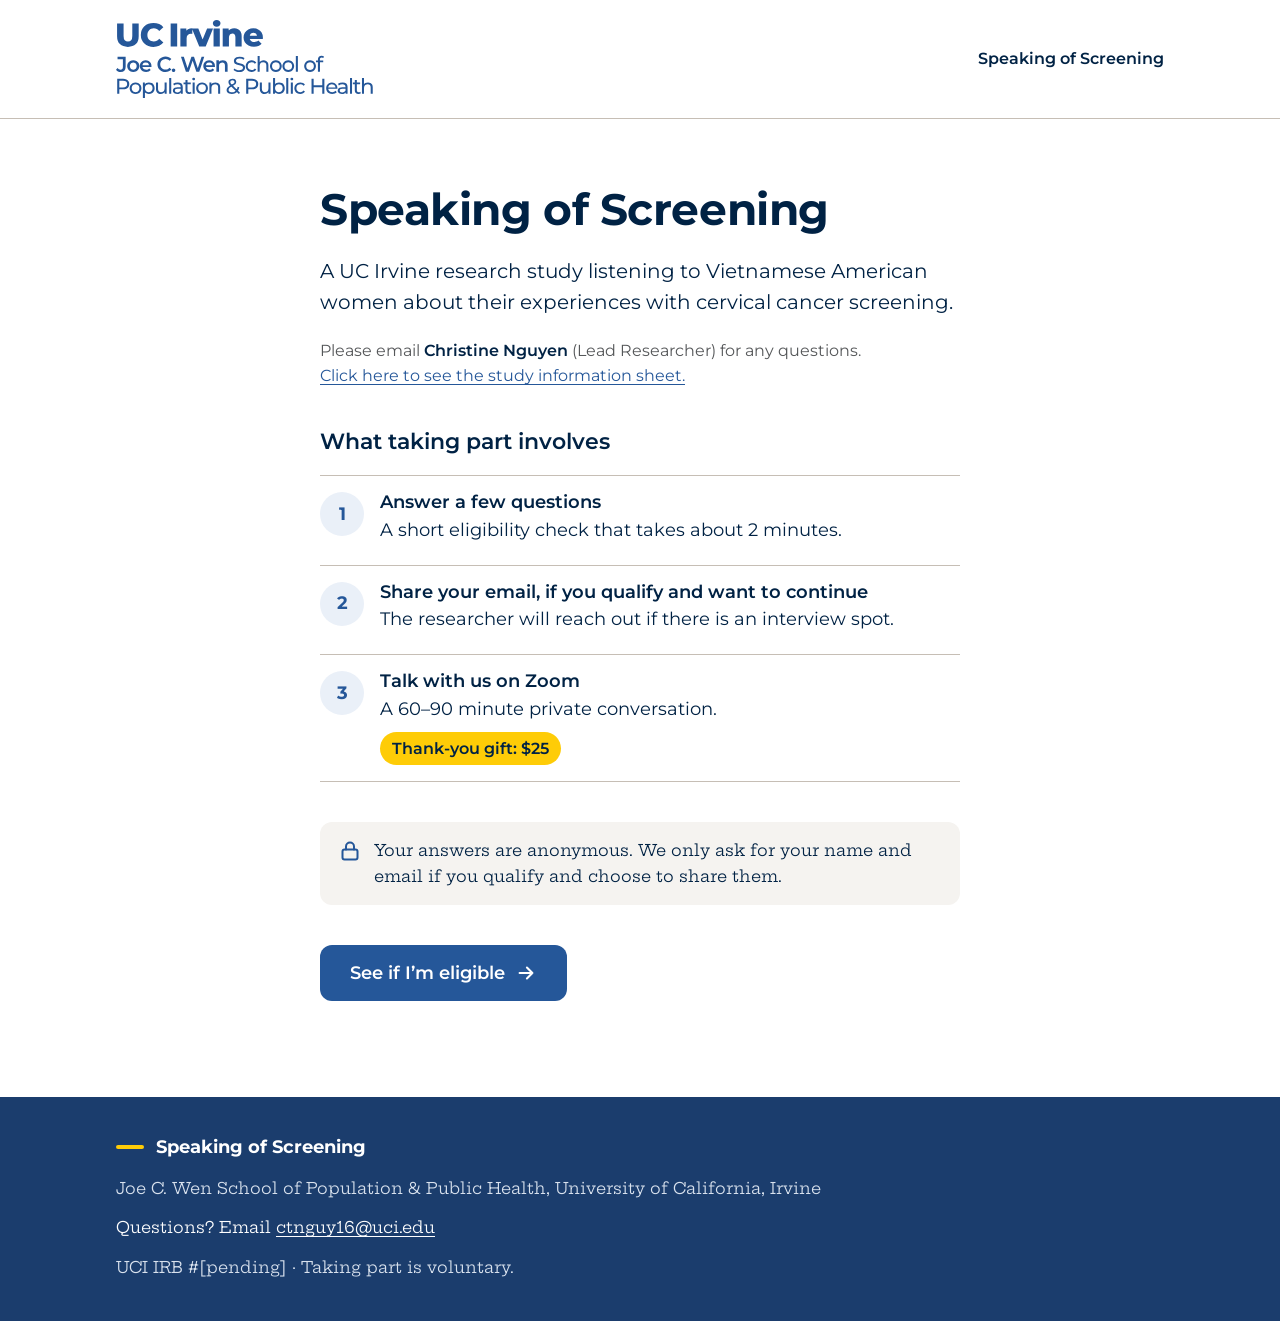
==== commit d94dd943: "Connect Apps Script backend and add calendar booking Co-Authored-By: Claude Opus 5.5 <noreply@anthro" ====
--- a/index.html
+++ b/index.html
@@ -4,7 +4,7 @@
 <meta charset="utf-8">
 <meta name="viewport" content="width=device-width, initial-scale=1, viewport-fit=cover">
 <meta name="claude:viewport-fit-sides" content="cover">
-<title>Her Health, Her Voice</title>
+<title>Speaking of Screening</title>
 <link rel="icon" type="image/svg+xml" href="[data-uri]">
 <!-- TODO(go-live): update the description and add a social preview image if you want one. -->
 <meta name="description" content="A UC Irvine research study listening to Vietnamese American women about cervical cancer screening. See if you are eligible in about 2 minutes.">
@@ -22,10 +22,10 @@
     <!-- UC Irvine Joe C. Wen School of Population & Public Health logo.
          Built from Montserrat (outlined, so it looks identical without web fonts) using the
          construction rules in the "UC Irvine Public Health" design system. Colour = --uci-blue. -->
-    <a class="logo-link" href="./" aria-label="Her Health, Her Voice home page">
+    <a class="logo-link" href="./" aria-label="Speaking of Screening home page">
       <svg class="site-logo" viewBox="3.18 -10.36 780.01 236.97" xmlns="http://www.w3.org/2000/svg" role="img" aria-labelledby="logo-title"><title id="logo-title">UC Irvine Joe C. Wen School of Population &amp; Public Health</title><path fill="currentColor" d="M39.29 71.38Q23.81 71.38 15.12 62.9Q6.43 54.42 6.43 38.84V0H26.25V38.23Q26.25 47.23 29.77 51.14Q33.29 55.04 39.46 55.04Q45.7 55.04 49.19 51.14Q52.68 47.23 52.68 38.23V0H72.15V38.84Q72.15 54.42 63.46 62.9Q54.77 71.38 39.29 71.38ZM116.97 71.38Q108.69 71.38 101.65 68.73Q94.61 66.08 89.44 61.2Q84.27 56.31 81.4 49.66Q78.53 43.01 78.53 35Q78.53 26.99 81.4 20.34Q84.27 13.69 89.45 8.8Q94.64 3.92 101.68 1.27Q108.72 -1.38 117 -1.38Q126.68 -1.38 134.33 1.98Q141.99 5.35 147.07 11.78L134.49 23.19Q131.14 19.19 127.05 17.07Q122.96 14.96 117.98 14.96Q113.66 14.96 110.1 16.37Q106.54 17.79 103.96 20.45Q101.38 23.1 99.94 26.8Q98.51 30.5 98.51 35Q98.51 39.5 99.94 43.2Q101.38 46.9 103.96 49.55Q106.54 52.21 110.1 53.63Q113.66 55.04 117.98 55.04Q122.96 55.04 127.05 52.93Q131.14 50.81 134.49 46.78L147.07 58.19Q141.99 64.55 134.33 67.97Q126.68 71.38 116.97 71.38ZM169.23 70V0H189.05V70ZM198.75 70V15.77H216.83V31.61L214.08 27.07Q216.52 21.01 221.91 17.95Q227.3 14.89 234.97 14.89V32Q233.72 31.83 232.74 31.75Q231.76 31.67 230.74 31.67Q224.93 31.67 221.34 34.84Q217.75 38.02 217.75 45.14V70ZM256.08 70 233.77 15.77H253.31L271.1 61.13H261.29L279.99 15.77H298.07L275.73 70ZM299.55 70V15.77H318.55V70ZM309.05 9.78Q303.81 9.78 300.62 6.89Q297.43 3.99 297.43 -0.29Q297.43 -4.57 300.62 -7.47Q303.81 -10.36 309.05 -10.36Q314.29 -10.36 317.47 -7.63Q320.66 -4.91 320.66 -0.63Q320.66 3.89 317.49 6.84Q314.32 9.78 309.05 9.78ZM327.35 70V15.77H345.43V31.21L341.91 26.67Q344.95 20.84 350.37 17.87Q355.79 14.89 362.59 14.89Q368.95 14.89 374.02 17.42Q379.09 19.96 382.02 25.28Q384.95 30.6 384.95 39.02V70H365.95V42.11Q365.95 36.3 363.61 33.67Q361.27 31.03 357.11 31.03Q354.07 31.03 351.61 32.35Q349.14 33.66 347.75 36.47Q346.35 39.27 346.35 43.83V70ZM422.51 70.88Q412.91 70.88 405.74 67.24Q398.57 63.6 394.62 57.24Q390.68 50.89 390.68 42.85Q390.68 34.67 394.56 28.35Q398.44 22.03 405.21 18.46Q411.98 14.89 420.47 14.89Q428.48 14.89 435.06 18.17Q441.65 21.44 445.57 27.71Q449.48 33.98 449.48 42.97Q449.48 44.02 449.4 45.31Q449.31 46.61 449.21 47.68H406.28V37.71H439.14L431.91 40.52Q431.94 36.82 430.5 34.12Q429.05 31.42 426.54 29.91Q424.03 28.4 420.61 28.4Q417.19 28.4 414.62 29.91Q412.06 31.42 410.67 34.14Q409.27 36.86 409.27 40.61V43.52Q409.27 47.48 410.95 50.4Q412.63 53.32 415.73 54.85Q418.82 56.38 423.08 56.38Q427.13 56.38 429.98 55.22Q432.84 54.07 435.57 51.73L445.57 62.14Q441.69 66.41 435.98 68.64Q430.27 70.88 422.51 70.88ZM17.17 147.64Q12.86 147.64 9.19 145.95Q5.53 144.26 3.18 141.05L7.98 135.32Q9.86 137.87 12.09 139.18Q14.33 140.49 17 140.49Q24.1 140.49 24.1 132.11V108.6H7.89V101.5H32.51V131.66Q32.51 139.72 28.6 143.68Q24.7 147.64 17.17 147.64ZM55.64 147.42Q50.3 147.42 46.12 145.14Q41.94 142.85 39.53 138.82Q37.12 134.79 37.12 129.63Q37.12 124.42 39.54 120.42Q41.96 116.43 46.12 114.15Q50.27 111.87 55.64 111.87Q61.01 111.87 65.2 114.15Q69.39 116.42 71.77 120.41Q74.16 124.4 74.16 129.63Q74.16 134.81 71.78 138.83Q69.4 142.85 65.19 145.14Q60.98 147.42 55.64 147.42ZM55.64 140.51Q58.62 140.51 60.94 139.19Q63.26 137.88 64.61 135.41Q65.95 132.94 65.95 129.64Q65.95 126.28 64.61 123.85Q63.26 121.42 60.94 120.1Q58.62 118.78 55.67 118.78Q52.71 118.78 50.39 120.1Q48.08 121.42 46.7 123.85Q45.33 126.28 45.33 129.64Q45.33 132.94 46.7 135.41Q48.08 137.88 50.39 139.19Q52.71 140.51 55.64 140.51ZM94.66 147.42Q88.9 147.42 84.57 145.13Q80.23 142.84 77.85 138.82Q75.47 134.79 75.47 129.64Q75.47 124.47 77.79 120.46Q80.11 116.44 84.19 114.15Q88.26 111.87 93.41 111.87Q98.51 111.87 102.48 114.09Q106.45 116.31 108.72 120.35Q111 124.39 111 129.87Q111 130.37 110.96 131.03Q110.92 131.69 110.86 132.24H81.97V126.85H106.57L103.36 128.57Q103.42 125.58 102.13 123.3Q100.85 121.02 98.62 119.72Q96.38 118.43 93.43 118.43Q90.48 118.43 88.21 119.72Q85.95 121.02 84.69 123.33Q83.44 125.64 83.44 128.74V130.04Q83.44 133.17 84.86 135.55Q86.28 137.94 88.87 139.27Q91.47 140.59 94.89 140.59Q97.82 140.59 100.14 139.65Q102.47 138.72 104.28 136.8L108.67 141.82Q106.3 144.56 102.75 145.99Q99.2 147.42 94.66 147.42ZM153.38 147.64Q148.14 147.64 143.7 145.92Q139.25 144.2 135.98 141.04Q132.7 137.89 130.88 133.62Q129.05 129.35 129.05 124.25Q129.05 119.15 130.88 114.88Q132.7 110.61 136 107.46Q139.3 104.3 143.75 102.58Q148.2 100.86 153.44 100.86Q159 100.86 163.63 102.77Q168.26 104.69 171.41 108.43L165.97 113.62Q163.5 110.92 160.44 109.58Q157.38 108.23 153.82 108.23Q150.28 108.23 147.31 109.41Q144.34 110.59 142.15 112.73Q139.96 114.88 138.76 117.81Q137.56 120.74 137.56 124.25Q137.56 127.76 138.76 130.69Q139.96 133.62 142.15 135.77Q144.34 137.91 147.31 139.09Q150.28 140.27 153.82 140.27Q157.38 140.27 160.44 138.92Q163.5 137.58 165.97 134.82L171.41 140.02Q168.26 143.75 163.63 145.7Q159 147.64 153.38 147.64ZM178.07 147.42Q175.85 147.42 174.28 145.9Q172.72 144.38 172.72 142.03Q172.72 139.62 174.28 138.14Q175.85 136.65 178.07 136.65Q180.24 136.65 181.8 138.14Q183.37 139.62 183.37 142.03Q183.37 144.38 181.8 145.9Q180.24 147.42 178.07 147.42ZM215.57 147 200.5 101.5H209.22L222.68 142.63H218.32L232.32 101.5H240.15L253.71 142.63H249.5L263.25 101.5H271.3L256.24 147H247.26L234.83 109.88H237.21L224.6 147ZM287.56 147.42Q281.8 147.42 277.46 145.13Q273.13 142.84 270.75 138.82Q268.37 134.79 268.37 129.64Q268.37 124.47 270.69 120.46Q273.01 116.44 277.08 114.15Q281.15 111.87 286.31 111.87Q291.4 111.87 295.37 114.09Q299.35 116.31 301.62 120.35Q303.89 124.39 303.89 129.87Q303.89 130.37 303.86 131.03Q303.82 131.69 303.75 132.24H274.86V126.85H299.46L296.26 128.57Q296.31 125.58 295.03 123.3Q293.74 121.02 291.51 119.72Q289.28 118.43 286.32 118.43Q283.37 118.43 281.11 119.72Q278.84 121.02 277.59 123.33Q276.34 125.64 276.34 128.74V130.04Q276.34 133.17 277.75 135.55Q279.17 137.94 281.77 139.27Q284.36 140.59 287.79 140.59Q290.71 140.59 293.04 139.65Q295.37 138.72 297.18 136.8L301.57 141.82Q299.19 144.56 295.65 145.99Q292.1 147.42 287.56 147.42ZM308.12 147V112.29H315.87V121.68L314.49 118.8Q316.29 115.45 319.78 113.66Q323.26 111.87 327.79 111.87Q332 111.87 335.25 113.5Q338.51 115.13 340.4 118.5Q342.29 121.87 342.29 127.12V147H334.17V128.18Q334.17 123.56 332.01 121.29Q329.84 119.01 325.91 119.01Q323.05 119.01 320.85 120.18Q318.65 121.34 317.45 123.64Q316.25 125.93 316.25 129.45V147ZM377.73 147.52Q372.51 147.52 367.77 145.92Q363.03 144.32 360.31 141.8L362.7 136.73Q365.29 138.99 369.32 140.5Q373.36 142.01 377.72 142.01Q381.67 142.01 384.14 141.08Q386.6 140.16 387.77 138.56Q388.95 136.97 388.95 135Q388.95 132.62 387.44 131.19Q385.94 129.76 383.5 128.89Q381.06 128.03 378.12 127.37Q375.17 126.7 372.22 125.84Q369.27 124.98 366.84 123.6Q364.4 122.22 362.9 119.93Q361.39 117.64 361.39 114.01Q361.39 110.47 363.26 107.51Q365.13 104.56 369 102.77Q372.86 100.98 378.85 100.98Q382.82 100.98 386.72 102.03Q390.62 103.09 393.48 105.03L391.33 110.18Q388.38 108.28 385.12 107.38Q381.86 106.49 378.81 106.49Q375 106.49 372.54 107.48Q370.07 108.46 368.94 110.09Q367.8 111.71 367.8 113.74Q367.8 116.12 369.3 117.56Q370.81 118.99 373.24 119.83Q375.68 120.66 378.63 121.36Q381.58 122.05 384.52 122.89Q387.47 123.73 389.9 125.08Q392.34 126.43 393.85 128.71Q395.35 130.99 395.35 134.56Q395.35 138.04 393.45 141Q391.55 143.96 387.64 145.74Q383.73 147.52 377.73 147.52ZM415.33 147.36Q410.09 147.36 405.97 145.1Q401.85 142.84 399.51 138.87Q397.17 134.9 397.17 129.78Q397.17 124.61 399.51 120.67Q401.85 116.72 405.97 114.47Q410.09 112.21 415.33 112.21Q420.01 112.21 423.69 114.07Q427.36 115.93 429.39 119.59L424.64 122.6Q422.97 120.1 420.54 118.89Q418.1 117.67 415.27 117.67Q411.91 117.67 409.23 119.16Q406.55 120.65 405.01 123.37Q403.47 126.09 403.47 129.78Q403.47 133.47 405.01 136.19Q406.55 138.91 409.23 140.4Q411.91 141.9 415.27 141.9Q418.1 141.9 420.54 140.71Q422.97 139.52 424.64 136.97L429.39 139.98Q427.36 143.59 423.69 145.47Q420.01 147.36 415.33 147.36ZM433.48 147V98.77H439.72V121.85L438.44 119.41Q440.15 115.97 443.65 114.09Q447.16 112.21 451.85 112.21Q456.06 112.21 459.27 113.83Q462.48 115.45 464.33 118.76Q466.18 122.08 466.18 127.17V147H459.94V127.89Q459.94 122.86 457.5 120.32Q455.05 117.78 450.59 117.78Q447.33 117.78 444.86 119.1Q442.38 120.43 441.05 122.96Q439.72 125.49 439.72 129.23V147ZM488.88 147.36Q483.73 147.36 479.69 145.1Q475.65 142.84 473.31 138.85Q470.97 134.86 470.97 129.77Q470.97 124.61 473.32 120.67Q475.67 116.73 479.69 114.47Q483.7 112.21 488.88 112.21Q494.05 112.21 498.11 114.47Q502.16 116.72 504.47 120.66Q506.79 124.59 506.79 129.77Q506.79 134.89 504.48 138.86Q502.18 142.84 498.1 145.1Q494.03 147.36 488.88 147.36ZM488.88 141.9Q492.24 141.9 494.85 140.4Q497.47 138.91 498.98 136.16Q500.49 133.41 500.49 129.77Q500.49 126.09 498.98 123.37Q497.47 120.65 494.85 119.16Q492.24 117.67 488.91 117.67Q485.58 117.67 482.96 119.16Q480.35 120.65 478.81 123.37Q477.27 126.09 477.27 129.77Q477.27 133.41 478.81 136.16Q480.35 138.91 482.96 140.4Q485.57 141.9 488.88 141.9ZM526.58 147.36Q521.43 147.36 517.39 145.1Q513.35 142.84 511.01 138.85Q508.67 134.86 508.67 129.77Q508.67 124.61 511.02 120.67Q513.37 116.73 517.39 114.47Q521.4 112.21 526.58 112.21Q531.75 112.21 535.81 114.47Q539.86 116.72 542.17 120.66Q544.49 124.59 544.49 129.77Q544.49 134.89 542.18 138.86Q539.88 142.84 535.8 145.1Q531.73 147.36 526.58 147.36ZM526.58 141.9Q529.94 141.9 532.55 140.4Q535.17 138.91 536.68 136.16Q538.19 133.41 538.19 129.77Q538.19 126.09 536.68 123.37Q535.17 120.65 532.55 119.16Q529.94 117.67 526.61 117.67Q523.28 117.67 520.66 119.16Q518.05 120.65 516.51 123.37Q514.97 126.09 514.97 129.77Q514.97 133.41 516.51 136.16Q518.05 138.91 520.66 140.4Q523.27 141.9 526.58 141.9ZM549.57 147V98.77H555.81V147ZM592.75 147.36Q587.6 147.36 583.56 145.1Q579.52 142.84 577.18 138.85Q574.84 134.86 574.84 129.77Q574.84 124.61 577.19 120.67Q579.54 116.73 583.56 114.47Q587.57 112.21 592.75 112.21Q597.92 112.21 601.98 114.47Q606.03 116.72 608.34 120.66Q610.66 124.59 610.66 129.77Q610.66 134.89 608.35 138.86Q606.05 142.84 601.97 145.1Q597.9 147.36 592.75 147.36ZM592.75 141.9Q596.11 141.9 598.72 140.4Q601.34 138.91 602.85 136.16Q604.36 133.41 604.36 129.77Q604.36 126.09 602.85 123.37Q601.34 120.65 598.72 119.16Q596.11 117.67 592.78 117.67Q589.45 117.67 586.84 119.16Q584.22 120.65 582.68 123.37Q581.14 126.09 581.14 129.77Q581.14 133.41 582.68 136.16Q584.22 138.91 586.83 140.4Q589.44 141.9 592.75 141.9ZM616.64 147V109.46Q616.64 104.44 619.58 101.43Q622.51 98.41 628.01 98.41Q630.05 98.41 631.89 98.89Q633.73 99.36 635.01 100.38L633.11 105.13Q632.18 104.36 630.94 103.95Q629.7 103.54 628.35 103.54Q625.57 103.54 624.14 105.07Q622.72 106.6 622.72 109.57V114.19L622.88 117.05V147ZM610.75 117.7V112.57H632.78V117.7ZM6.83 214V168.5H24.6Q30.52 168.5 34.76 170.4Q39.01 172.29 41.29 175.86Q43.57 179.42 43.57 184.38Q43.57 189.28 41.29 192.85Q39.01 196.42 34.76 198.31Q30.52 200.21 24.6 200.21H10.4L13.29 197.16V214ZM13.29 197.79 10.4 194.59H24.4Q30.64 194.59 33.85 191.91Q37.06 189.24 37.06 184.38Q37.06 179.46 33.85 176.8Q30.64 174.13 24.4 174.13H10.4L13.29 170.92ZM62.55 214.36Q57.4 214.36 53.36 212.1Q49.32 209.84 46.98 205.85Q44.65 201.86 44.65 196.77Q44.65 191.61 46.99 187.67Q49.34 183.73 53.36 181.47Q57.38 179.21 62.55 179.21Q67.73 179.21 71.78 181.47Q75.84 183.72 78.15 187.66Q80.46 191.59 80.46 196.77Q80.46 201.89 78.16 205.86Q75.85 209.84 71.78 212.1Q67.7 214.36 62.55 214.36ZM62.55 208.9Q65.91 208.9 68.53 207.4Q71.14 205.91 72.65 203.16Q74.16 200.41 74.16 196.77Q74.16 193.09 72.65 190.37Q71.14 187.65 68.53 186.16Q65.91 184.67 62.58 184.67Q59.25 184.67 56.64 186.16Q54.03 187.65 52.49 190.37Q50.94 193.09 50.94 196.77Q50.94 200.41 52.49 203.16Q54.03 205.91 56.64 207.4Q59.24 208.9 62.55 208.9ZM103.13 214.36Q98.84 214.36 95.29 212.4Q91.73 210.44 89.62 206.53Q87.5 202.61 87.5 196.79Q87.5 190.91 89.56 187.02Q91.62 183.13 95.18 181.17Q98.73 179.21 103.13 179.21Q108.18 179.21 112.11 181.42Q116.03 183.62 118.29 187.57Q120.54 191.51 120.54 196.79Q120.54 202.06 118.29 206Q116.03 209.95 112.11 212.15Q108.18 214.36 103.13 214.36ZM84.89 226.61V179.57H90.86V188.85L90.48 196.86L91.13 204.86V226.61ZM102.64 208.9Q105.94 208.9 108.55 207.41Q111.17 205.92 112.71 203.17Q114.25 200.42 114.25 196.79Q114.25 193.1 112.71 190.38Q111.17 187.66 108.55 186.17Q105.94 184.67 102.64 184.67Q99.33 184.67 96.72 186.17Q94.1 187.66 92.56 190.38Q91.02 193.1 91.02 196.79Q91.02 200.42 92.56 203.17Q94.1 205.92 96.72 207.41Q99.33 208.9 102.64 208.9ZM139.49 214.36Q135.03 214.36 131.7 212.74Q128.36 211.12 126.51 207.78Q124.66 204.44 124.66 199.4V179.57H130.9V198.68Q130.9 203.72 133.33 206.25Q135.76 208.79 140.19 208.79Q143.43 208.79 145.82 207.47Q148.22 206.15 149.54 203.58Q150.87 201.02 150.87 197.34V179.57H157.11V214H151.14V204.73L152.15 207.18Q150.44 210.6 147.07 212.48Q143.7 214.36 139.49 214.36ZM164.78 214V165.77H171.02V214ZM200.03 214V206.72L199.75 205.34V192.91Q199.75 188.96 197.44 186.79Q195.12 184.62 190.52 184.62Q187.41 184.62 184.51 185.62Q181.61 186.61 179.56 188.31L176.95 183.67Q179.63 181.5 183.38 180.36Q187.13 179.21 191.22 179.21Q198.28 179.21 202.14 182.67Q205.99 186.13 205.99 193.23V214ZM188.76 214.36Q184.88 214.36 182 213.08Q179.11 211.8 177.55 209.49Q175.99 207.18 175.99 204.22Q175.99 201.43 177.32 199.16Q178.65 196.9 181.69 195.52Q184.72 194.14 189.81 194.14H200.74V198.67H190.08Q185.46 198.67 183.81 200.22Q182.17 201.76 182.17 203.99Q182.17 206.55 184.2 208.06Q186.23 209.56 189.8 209.56Q193.31 209.56 195.94 208Q198.57 206.44 199.75 203.45L200.95 207.75Q199.7 210.85 196.59 212.6Q193.48 214.36 188.76 214.36ZM225.16 214.36Q219.93 214.36 217.09 211.59Q214.24 208.82 214.24 203.58V172.01H220.48V203.36Q220.48 206.12 221.88 207.62Q223.27 209.12 225.89 209.12Q228.77 209.12 230.71 207.53L232.66 212.01Q231.27 213.19 229.26 213.77Q227.26 214.36 225.16 214.36ZM208.34 184.7V179.57H230.37V184.7ZM236.02 214V179.57H242.26V214ZM239.14 172.91Q237.34 172.91 236.13 171.73Q234.92 170.55 234.92 168.86Q234.92 167.16 236.13 165.98Q237.34 164.81 239.14 164.81Q240.95 164.81 242.15 165.93Q243.35 167.05 243.35 168.75Q243.35 170.5 242.18 171.71Q241.01 172.91 239.14 172.91ZM264.64 214.36Q259.49 214.36 255.45 212.1Q251.41 209.84 249.07 205.85Q246.73 201.86 246.73 196.77Q246.73 191.61 249.08 187.67Q251.43 183.73 255.45 181.47Q259.46 179.21 264.64 179.21Q269.81 179.21 273.87 181.47Q277.92 183.72 280.23 187.66Q282.55 191.59 282.55 196.77Q282.55 201.89 280.24 205.86Q277.94 209.84 273.86 212.1Q269.79 214.36 264.64 214.36ZM264.64 208.9Q268 208.9 270.61 207.4Q273.23 205.91 274.74 203.16Q276.25 200.41 276.25 196.77Q276.25 193.09 274.74 190.37Q273.23 187.65 270.61 186.16Q268 184.67 264.67 184.67Q261.34 184.67 258.73 186.16Q256.11 187.65 254.57 190.37Q253.03 193.09 253.03 196.77Q253.03 200.41 254.57 203.16Q256.11 205.91 258.72 207.4Q261.33 208.9 264.64 208.9ZM286.98 214V179.57H292.94V188.85L291.94 186.41Q293.65 182.97 297.15 181.09Q300.66 179.21 305.35 179.21Q309.56 179.21 312.77 180.83Q315.98 182.45 317.83 185.76Q319.68 189.08 319.68 194.18V214H313.44V194.89Q313.44 189.86 311 187.32Q308.55 184.78 304.09 184.78Q300.83 184.78 298.36 186.1Q295.88 187.43 294.55 189.96Q293.22 192.49 293.22 196.23V214ZM376.4 214.7 350.87 189.32Q348.6 187.06 347.27 185.24Q345.95 183.43 345.39 181.76Q344.82 180.09 344.82 178.29Q344.82 175.24 346.33 172.93Q347.83 170.62 350.62 169.36Q353.4 168.09 357.11 168.09Q360.56 168.09 363.08 169.23Q365.59 170.36 367 172.49Q368.41 174.61 368.41 177.58Q368.41 180.19 367.15 182.41Q365.88 184.63 363.07 186.7Q360.26 188.78 355.55 191.18Q351.65 193.2 349.43 194.92Q347.21 196.63 346.28 198.33Q345.35 200.02 345.35 202.04Q345.35 204.2 346.62 205.85Q347.88 207.49 350.17 208.4Q352.46 209.3 355.52 209.3Q359.9 209.3 363.39 207.43Q366.88 205.57 369.27 201.79Q371.66 198.02 372.72 192.41L377.78 194.04Q376.49 200.58 373.33 205.15Q370.17 209.73 365.55 212.13Q360.93 214.52 355.13 214.52Q350.54 214.52 346.95 213.02Q343.35 211.51 341.28 208.85Q339.22 206.19 339.22 202.7Q339.22 199.61 340.58 197.09Q341.94 194.57 344.94 192.2Q347.94 189.82 352.78 187.3Q356.76 185.2 359.01 183.64Q361.26 182.09 362.19 180.69Q363.12 179.29 363.12 177.69Q363.12 175.45 361.56 174.06Q360.01 172.67 357.11 172.67Q354.01 172.67 352.29 174.2Q350.57 175.73 350.57 178.18Q350.57 179.41 351 180.54Q351.42 181.66 352.58 183.09Q353.73 184.51 355.83 186.65L379.9 210.57ZM398.7 214V168.5H416.46Q422.38 168.5 426.63 170.4Q430.87 172.29 433.15 175.86Q435.44 179.42 435.44 184.38Q435.44 189.28 433.15 192.85Q430.87 196.42 426.63 198.31Q422.38 200.21 416.46 200.21H402.27L405.16 197.16V214ZM405.16 197.79 402.27 194.59H416.26Q422.5 194.59 425.71 191.91Q428.92 189.24 428.92 184.38Q428.92 179.46 425.71 176.8Q422.5 174.13 416.26 174.13H402.27L405.16 170.92ZM455 214.36Q450.54 214.36 447.21 212.74Q443.87 211.12 442.02 207.78Q440.17 204.44 440.17 199.4V179.57H446.41V198.68Q446.41 203.72 448.84 206.25Q451.27 208.79 455.7 208.79Q458.94 208.79 461.33 207.47Q463.73 206.15 465.05 203.58Q466.38 201.02 466.38 197.34V179.57H472.62V214H466.65V204.73L467.66 207.18Q465.95 210.6 462.58 212.48Q459.21 214.36 455 214.36ZM498.52 214.36Q494.13 214.36 490.57 212.4Q487.01 210.44 484.96 206.52Q482.9 202.6 482.9 196.78Q482.9 190.9 485.01 187.01Q487.12 183.13 490.68 181.17Q494.24 179.21 498.52 179.21Q503.58 179.21 507.5 181.42Q511.43 183.62 513.68 187.56Q515.94 191.5 515.94 196.78Q515.94 202.05 513.68 206Q511.43 209.95 507.5 212.15Q503.58 214.36 498.52 214.36ZM480.29 214V165.77H486.53V188.71L485.88 196.72L486.25 204.72V214ZM498.03 208.9Q501.33 208.9 503.95 207.4Q506.57 205.91 508.1 203.16Q509.64 200.41 509.64 196.78Q509.64 193.09 508.1 190.37Q506.57 187.65 503.95 186.16Q501.33 184.67 498.03 184.67Q494.73 184.67 492.11 186.16Q489.5 187.65 487.96 190.37Q486.42 193.09 486.42 196.78Q486.42 200.41 487.96 203.16Q489.5 205.91 492.11 207.4Q494.73 208.9 498.03 208.9ZM520.39 214V165.77H526.63V214ZM534.3 214V179.57H540.54V214ZM537.42 172.91Q535.62 172.91 534.41 171.73Q533.21 170.55 533.21 168.86Q533.21 167.16 534.41 165.98Q535.62 164.81 537.42 164.81Q539.24 164.81 540.44 165.93Q541.64 167.05 541.64 168.75Q541.64 170.5 540.47 171.71Q539.29 172.91 537.42 172.91ZM563.17 214.36Q557.93 214.36 553.81 212.1Q549.69 209.84 547.35 205.87Q545.02 201.9 545.02 196.78Q545.02 191.61 547.35 187.67Q549.69 183.72 553.81 181.47Q557.93 179.21 563.17 179.21Q567.86 179.21 571.53 181.07Q575.2 182.93 577.24 186.59L572.49 189.6Q570.81 187.1 568.38 185.89Q565.95 184.67 563.12 184.67Q559.75 184.67 557.08 186.16Q554.4 187.65 552.86 190.37Q551.31 193.09 551.31 196.78Q551.31 200.47 552.86 203.19Q554.4 205.91 557.08 207.4Q559.75 208.9 563.12 208.9Q565.95 208.9 568.38 207.71Q570.81 206.52 572.49 203.97L577.24 206.98Q575.2 210.59 571.53 212.47Q567.86 214.36 563.17 214.36ZM629.85 214V168.5H636.31V214ZM597.21 214V168.5H603.67V214ZM603.07 193.71V188.08H630.39V193.71ZM660.2 214.36Q654.67 214.36 650.48 212.1Q646.3 209.84 643.99 205.86Q641.67 201.89 641.67 196.78Q641.67 191.67 643.91 187.7Q646.14 183.73 650.07 181.47Q653.99 179.21 658.96 179.21Q663.93 179.21 667.78 181.43Q671.62 183.66 673.81 187.65Q675.99 191.64 675.99 196.95Q675.99 197.34 675.96 197.88Q675.94 198.41 675.88 198.87H646.56V194.34H672.59L670.09 195.92Q670.14 192.59 668.7 190.02Q667.25 187.44 664.75 185.98Q662.25 184.51 658.96 184.51Q655.69 184.51 653.16 185.98Q650.62 187.44 649.21 190.05Q647.79 192.65 647.79 196.08V197.11Q647.79 200.57 649.37 203.24Q650.94 205.91 653.8 207.4Q656.65 208.9 660.36 208.9Q663.41 208.9 665.94 207.87Q668.47 206.85 670.32 204.74L673.76 208.78Q671.44 211.51 667.97 212.93Q664.5 214.36 660.2 214.36ZM700.79 214V206.72L700.51 205.34V192.91Q700.51 188.96 698.2 186.79Q695.88 184.62 691.28 184.62Q688.17 184.62 685.27 185.62Q682.37 186.61 680.32 188.31L677.71 183.67Q680.39 181.5 684.14 180.36Q687.89 179.21 691.99 179.21Q699.04 179.21 702.9 182.67Q706.75 186.13 706.75 193.23V214ZM689.52 214.36Q685.64 214.36 682.76 213.08Q679.87 211.8 678.31 209.49Q676.75 207.18 676.75 204.22Q676.75 201.43 678.08 199.16Q679.41 196.9 682.45 195.52Q685.49 194.14 690.57 194.14H701.5V198.67H690.84Q686.22 198.67 684.57 200.22Q682.93 201.76 682.93 203.99Q682.93 206.55 684.96 208.06Q686.99 209.56 690.56 209.56Q694.07 209.56 696.7 208Q699.33 206.44 700.51 203.45L701.71 207.75Q700.46 210.85 697.35 212.6Q694.24 214.36 689.52 214.36ZM714.09 214V165.77H720.33V214ZM739.63 214.36Q734.4 214.36 731.56 211.59Q728.71 208.82 728.71 203.58V172.01H734.95V203.36Q734.95 206.12 736.35 207.62Q737.74 209.12 740.36 209.12Q743.24 209.12 745.18 207.53L747.13 212.01Q745.74 213.19 743.73 213.77Q741.73 214.36 739.63 214.36ZM722.81 184.7V179.57H744.84V184.7ZM750.49 214V165.77H756.73V188.85L755.45 186.41Q757.16 182.97 760.66 181.09Q764.17 179.21 768.86 179.21Q773.07 179.21 776.28 180.83Q779.49 182.45 781.34 185.76Q783.19 189.08 783.19 194.18V214H776.95V194.89Q776.95 189.86 774.51 187.32Q772.06 184.78 767.6 184.78Q764.34 184.78 761.87 186.1Q759.39 187.43 758.06 189.96Q756.73 192.49 756.73 196.23V214Z"/></svg>
     </a>
-    <span class="header-study" data-bind="title">Her Health, Her Voice</span>
+    <span class="header-study" data-bind="title">Speaking of Screening</span>
   </div>
 </header>
 
@@ -36,7 +36,7 @@
   <div id="app" class="wrap" aria-live="off">
     <section class="screen stack-lg">
       <div class="stack">
-        <h1>Her Health, Her Voice</h1>
+        <h1>Speaking of Screening</h1>
         <p class="lead">A UC Irvine research study listening to Vietnamese American women about their experiences with cervical cancer screening.</p>
         <noscript><p class="note">This page needs JavaScript to check eligibility. Please turn it on, or email the study team.</p></noscript>
       </div>
@@ -48,7 +48,7 @@
 
 <footer class="site-footer">
   <div class="wrap">
-    <span class="footer-study" data-bind="title">Her Health, Her Voice</span>
+    <span class="footer-study" data-bind="title">Speaking of Screening</span>
     <p class="muted" data-bind="affiliation">Joe C. Wen School of Population &amp; Public Health, University of California, Irvine</p>
     <p>Questions? Email <a data-bind-email href="mailto:ctnguy16@uci.edu">ctnguy16@uci.edu</a></p>
     <p class="muted"><span data-bind="irbNumber">UCI IRB #[pending]</span> · Taking part is voluntary.</p>
--- a/assets/styles.css
+++ b/assets/styles.css
@@ -333,6 +333,7 @@
 .next-list li:last-child { border-bottom: 1px solid var(--uci-light-gray); }
 .next-list svg { width: 28px; height: 28px; color: var(--uci-blue); }
 .success-icon { color: var(--uci-green); }
+.success-icon svg { display: block; }     /* no text-line gap under the icon, so it stays centred */
 
 .small-print { font-family: var(--font-serif); font-size: var(--text-small); color: var(--uci-darkest-blue); }
 
@@ -371,9 +372,6 @@
 .site-footer .muted { color: #D9E2EE; }
 
 /* ---------- Scheduling page ---------- */
-.embed-card { background: var(--bg-soft); border-radius: 16px; padding: 12px; }
-.embed-card iframe { display: block; width: 100%; height: clamp(620px, 80vh, 900px); border: 0; border-radius: 10px; background: var(--bg); }
-.embed-fallback { margin-top: 12px; font-size: var(--text-small); text-align: center; }
 .cal { background: var(--bg-soft); border-radius: 16px; padding: 20px; }
 .cal-step { display: flex; flex-direction: column; gap: 18px; }
 @media (min-width: 720px) { .cal { padding: 28px; } }
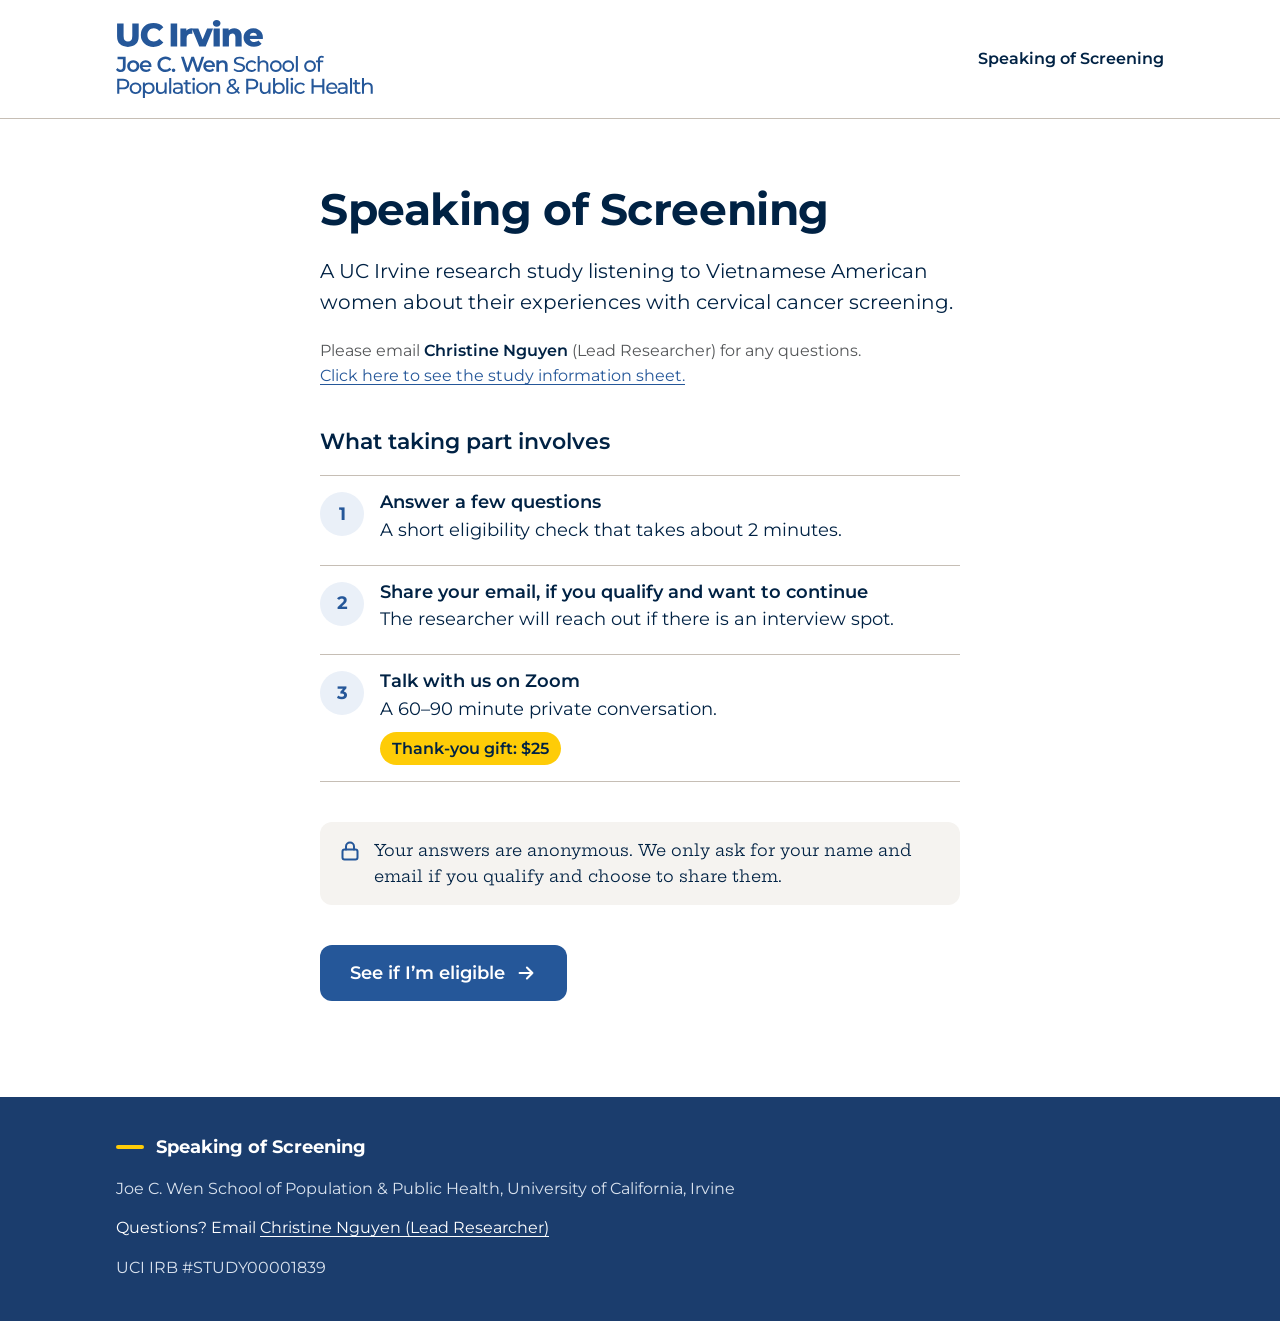
==== commit a7e4f4b1: "Footer: Montserrat, researcher name link, IRB number Co-Authored-By: Claude Opus 5.5 <noreply@anthro" ====
--- a/index.html
+++ b/index.html
@@ -50,8 +50,8 @@
   <div class="wrap">
     <span class="footer-study" data-bind="title">Speaking of Screening</span>
     <p class="muted" data-bind="affiliation">Joe C. Wen School of Population &amp; Public Health, University of California, Irvine</p>
-    <p>Questions? Email <a data-bind-email href="mailto:ctnguy16@uci.edu">ctnguy16@uci.edu</a></p>
-    <p class="muted"><span data-bind="irbNumber">UCI IRB #[pending]</span> · Taking part is voluntary.</p>
+    <p>Questions? Email <a data-bind-email href="mailto:ctnguy16@uci.edu">Christine Nguyen (Lead Researcher)</a></p>
+    <p class="muted"><span data-bind="irbNumber">UCI IRB #STUDY00001839</span></p>
   </div>
 </footer>
 
--- a/assets/styles.css
+++ b/assets/styles.css
@@ -362,7 +362,7 @@
 }
 
 /* ---------- Footer ---------- */
-.site-footer { background: var(--uci-dark-blue); color: #fff; font-family: var(--font-serif); font-size: var(--text-small); }
+.site-footer { background: var(--uci-dark-blue); color: #fff; font-family: var(--font-sans); font-size: var(--text-small); }
 .site-footer .wrap { max-width: 1080px; padding-block: 36px 40px; display: flex; flex-direction: column; gap: 14px; }
 .site-footer .footer-study { font-family: var(--font-sans); font-weight: 700; font-size: 18px; display: flex; align-items: center; gap: 12px; }
 .site-footer .footer-study::before { content: ""; width: 28px; height: 4px; border-radius: 2px; background: var(--uci-gold); }
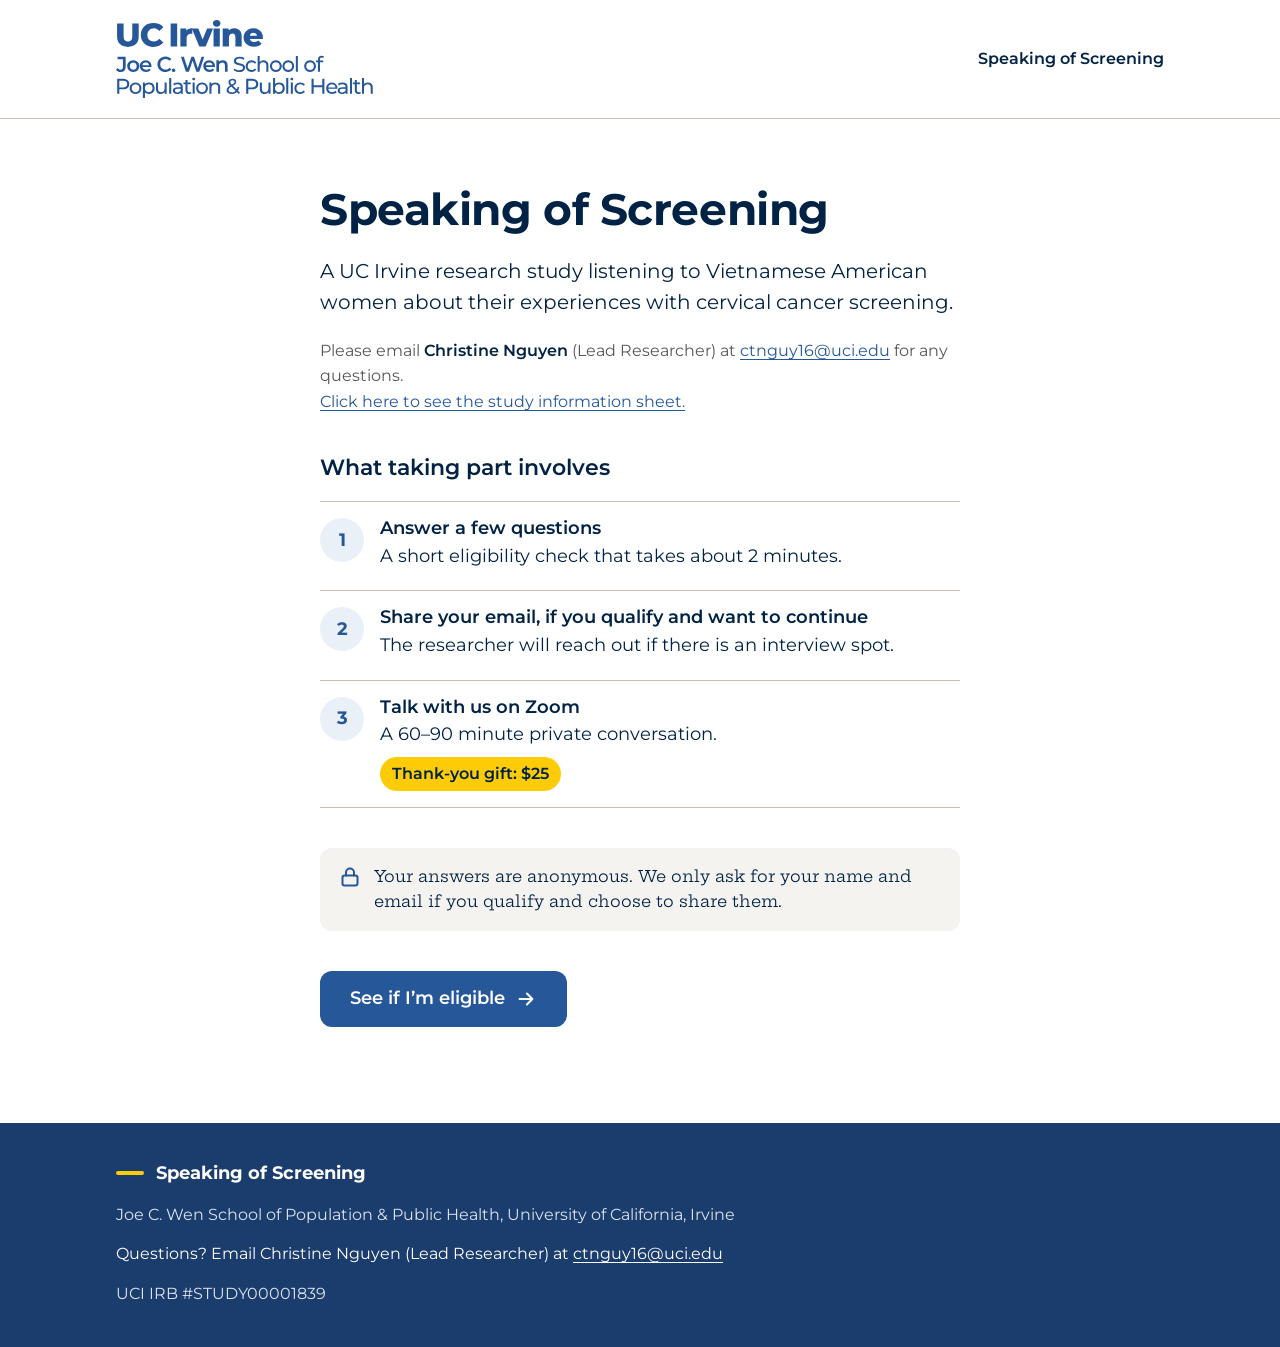
==== commit af978896: "Show study email in landing byline and footer Co-Authored-By: Claude Opus 5.5 <noreply@anthropic.com" ====
--- a/index.html
+++ b/index.html
@@ -50,7 +50,7 @@
   <div class="wrap">
     <span class="footer-study" data-bind="title">Speaking of Screening</span>
     <p class="muted" data-bind="affiliation">Joe C. Wen School of Population &amp; Public Health, University of California, Irvine</p>
-    <p>Questions? Email <a data-bind-email href="mailto:ctnguy16@uci.edu">Christine Nguyen (Lead Researcher)</a></p>
+    <p>Questions? Email Christine Nguyen (Lead Researcher) at <a data-bind-email href="mailto:ctnguy16@uci.edu">ctnguy16@uci.edu</a></p>
     <p class="muted"><span data-bind="irbNumber">UCI IRB #STUDY00001839</span></p>
   </div>
 </footer>
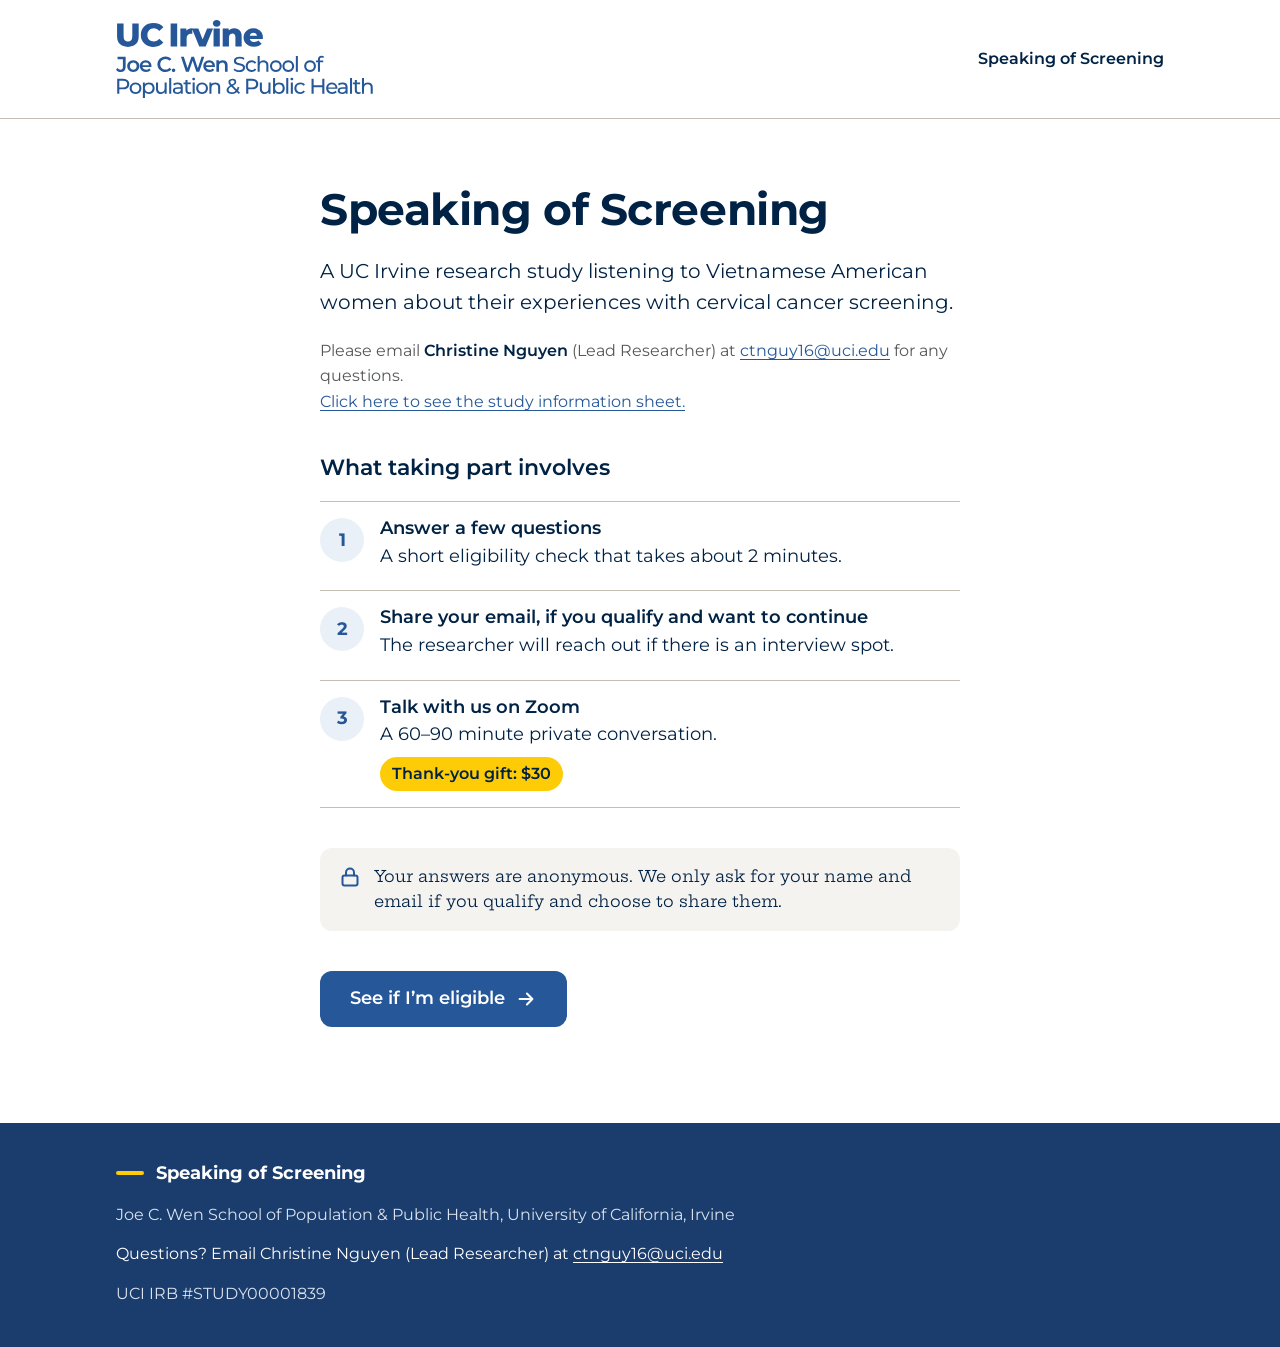
==== commit ecb0319b: "Version asset URLs so browsers fetch updated files Co-Authored-By: Claude Opus 5.5 <noreply@anthropi" ====
--- a/index.html
+++ b/index.html
@@ -12,7 +12,7 @@
 <link rel="preconnect" href="https://fonts.googleapis.com">
 <link rel="preconnect" href="https://fonts.gstatic.com" crossorigin>
 <link rel="stylesheet" href="https://fonts.googleapis.com/css2?family=Hepta+Slab:ital,wght@0,400;0,600;1,400&family=Montserrat:wght@400;500;600;700&display=swap">
-<link rel="stylesheet" href="assets/styles.css">
+<link rel="stylesheet" href="assets/styles.css?v=20261109">
 </head>
 <body>
 <a class="skip-link" href="#main">Skip to main content</a>
@@ -55,7 +55,7 @@
   </div>
 </footer>
 
-<script src="assets/config.js"></script>
-<script src="assets/app.js"></script>
+<script src="assets/config.js?v=20261109"></script>
+<script src="assets/app.js?v=20261109"></script>
 </body>
 </html>
--- a/assets/styles.css
+++ b/assets/styles.css
@@ -338,13 +338,17 @@
 .small-print { font-family: var(--font-serif); font-size: var(--text-small); color: var(--uci-darkest-blue); }
 
 /* Study info */
-.info-sections { display: flex; flex-direction: column; gap: 28px; }
-.info-sections h2 { font-size: 22px; margin-bottom: 8px; }
-.info-sections p + p { margin-top: 10px; }
-.placeholder-banner {
-  font-family: var(--font-serif); font-size: var(--text-small);
-  background: var(--gold-tint); border-left: 0; border-radius: var(--radius); padding: 12px 16px;
-}
+.info-study-title { font-family: var(--font-serif); font-weight: 600; }
+.info-version { font-size: var(--text-small); font-style: italic; color: var(--uci-dark-gray); }
+.info-people { display: grid; gap: 16px; }
+@media (min-width: 560px) { .info-people { grid-template-columns: 1fr 1fr; } }
+.info-person { background: var(--bg-soft); border-radius: var(--radius); padding: 18px 20px; }
+.info-person h2 { font-size: var(--text-small); font-weight: 700; letter-spacing: 0.06em; color: var(--uci-blue); margin-bottom: 6px; }
+.info-person p { overflow-wrap: anywhere; }
+.info-list { margin: 0; padding-left: 24px; display: flex; flex-direction: column; gap: 18px; }
+.info-list li::marker { color: var(--uci-blue); }
+.info-list h3 { font-size: inherit; font-weight: 400; margin-bottom: 6px; }
+.info-closing { border-top: 4px solid var(--uci-gold); padding-top: 20px; }
 
 /* Demo helper panel (only shown in demo mode) */
 .demo-panel {
